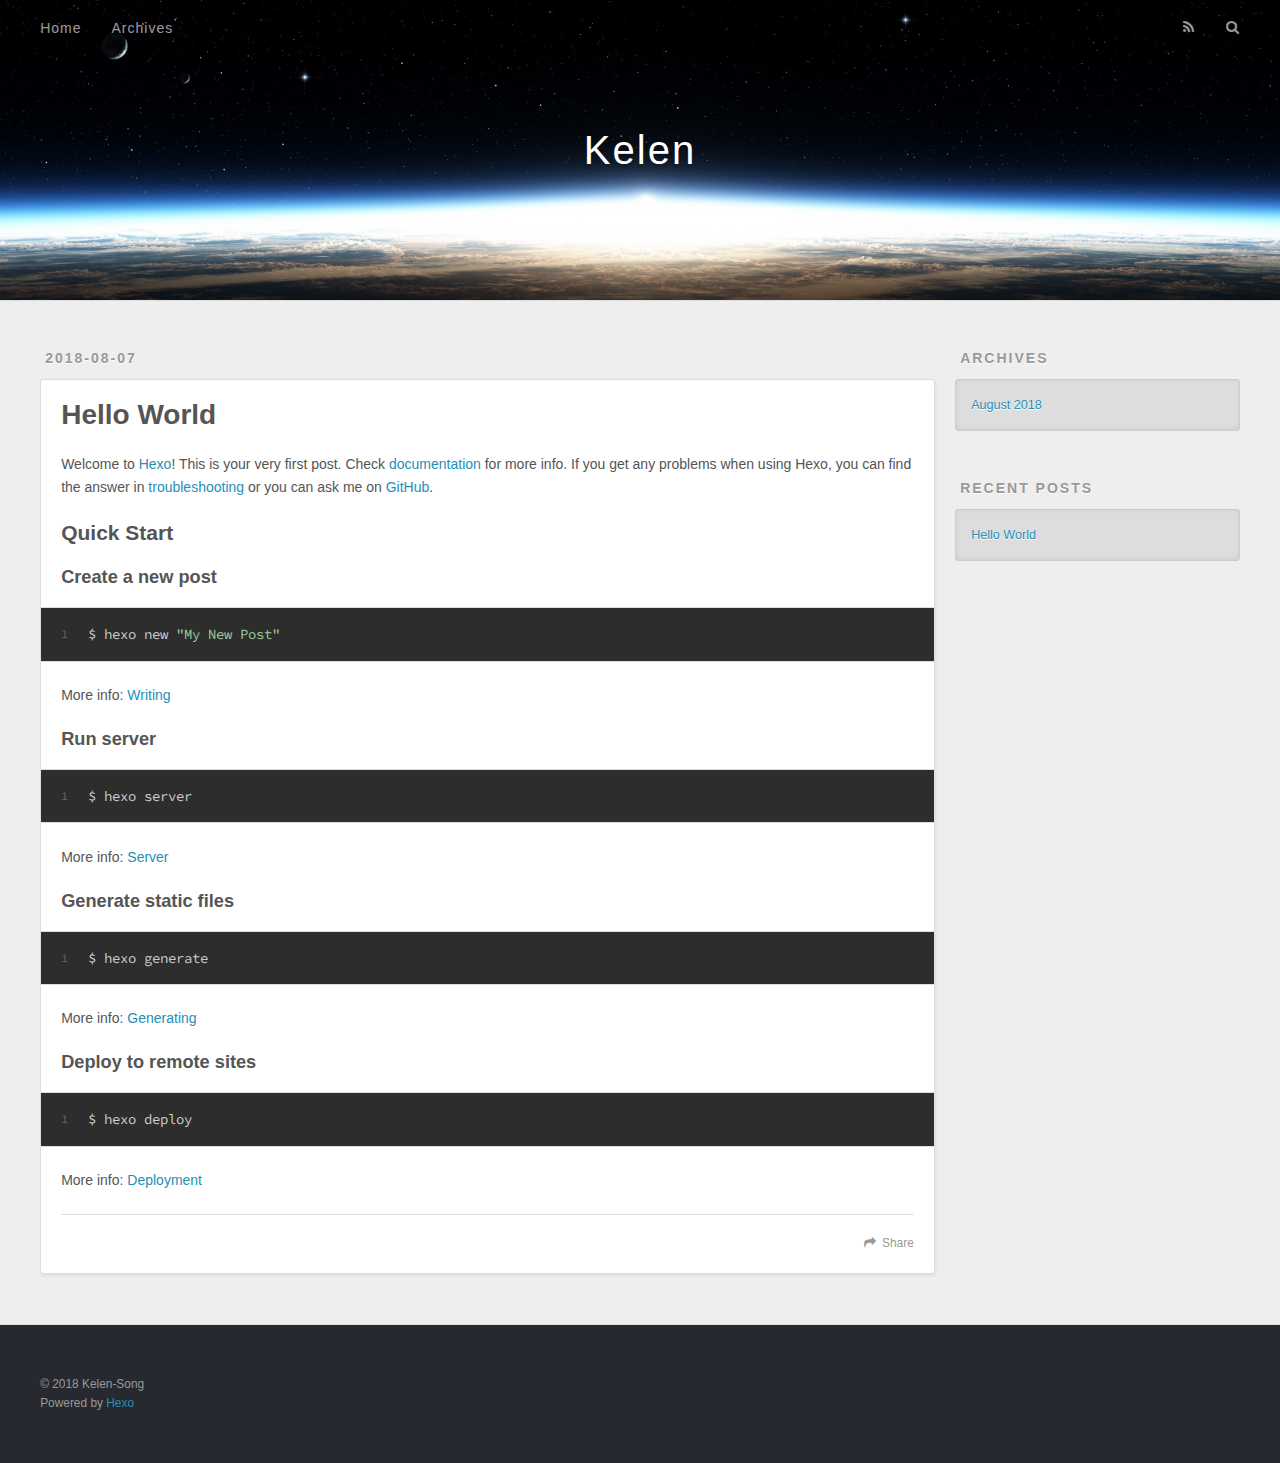
==== index.html @ 3eea5667 "Site updated: 2018-11-01 16:13:53" ====
<!DOCTYPE html>
<html>
<head>
  <meta charset="utf-8">
  
  <title>Kelen</title>
  <meta name="viewport" content="width=device-width, initial-scale=1, maximum-scale=1">
  <meta property="og:type" content="website">
<meta property="og:title" content="Kelen">
<meta property="og:url" content="http://yoursite.com/index.html">
<meta property="og:site_name" content="Kelen">
<meta property="og:locale" content="default">
<meta name="twitter:card" content="summary">
<meta name="twitter:title" content="Kelen">
  
    <link rel="alternate" href="/atom.xml" title="Kelen" type="application/atom+xml">
  
  
    <link rel="icon" href="/favicon.png">
  
  
    <link href="//fonts.googleapis.com/css?family=Source+Code+Pro" rel="stylesheet" type="text/css">
  
  <link rel="stylesheet" href="/css/style.css">
  

</head>

<body>
  <div id="container">
    <div id="wrap">
      <header id="header">
  <div id="banner"></div>
  <div id="header-outer" class="outer">
    <div id="header-title" class="inner">
      <h1 id="logo-wrap">
        <a href="/" id="logo">Kelen</a>
      </h1>
      
    </div>
    <div id="header-inner" class="inner">
      <nav id="main-nav">
        <a id="main-nav-toggle" class="nav-icon"></a>
        
          <a class="main-nav-link" href="/">Home</a>
        
          <a class="main-nav-link" href="/archives">Archives</a>
        
      </nav>
      <nav id="sub-nav">
        
          <a id="nav-rss-link" class="nav-icon" href="/atom.xml" title="RSS Feed"></a>
        
        <a id="nav-search-btn" class="nav-icon" title="Search"></a>
      </nav>
      <div id="search-form-wrap">
        <form action="//google.com/search" method="get" accept-charset="UTF-8" class="search-form"><input type="search" name="q" class="search-form-input" placeholder="Search"><button type="submit" class="search-form-submit">&#xF002;</button><input type="hidden" name="sitesearch" value="http://yoursite.com"></form>
      </div>
    </div>
  </div>
</header>
      <div class="outer">
        <section id="main">
  
    <article id="post-hello-world" class="article article-type-post" itemscope itemprop="blogPost">
  <div class="article-meta">
    <a href="/2018/08/07/hello-world/" class="article-date">
  <time datetime="2018-08-07T08:41:30.858Z" itemprop="datePublished">2018-08-07</time>
</a>
    
  </div>
  <div class="article-inner">
    
    
      <header class="article-header">
        
  
    <h1 itemprop="name">
      <a class="article-title" href="/2018/08/07/hello-world/">Hello World</a>
    </h1>
  

      </header>
    
    <div class="article-entry" itemprop="articleBody">
      
        <p>Welcome to <a href="https://hexo.io/" target="_blank" rel="noopener">Hexo</a>! This is your very first post. Check <a href="https://hexo.io/docs/" target="_blank" rel="noopener">documentation</a> for more info. If you get any problems when using Hexo, you can find the answer in <a href="https://hexo.io/docs/troubleshooting.html" target="_blank" rel="noopener">troubleshooting</a> or you can ask me on <a href="https://github.com/hexojs/hexo/issues" target="_blank" rel="noopener">GitHub</a>.</p>
<h2 id="Quick-Start"><a href="#Quick-Start" class="headerlink" title="Quick Start"></a>Quick Start</h2><h3 id="Create-a-new-post"><a href="#Create-a-new-post" class="headerlink" title="Create a new post"></a>Create a new post</h3><figure class="highlight bash"><table><tr><td class="gutter"><pre><span class="line">1</span><br></pre></td><td class="code"><pre><span class="line">$ hexo new <span class="string">"My New Post"</span></span><br></pre></td></tr></table></figure>
<p>More info: <a href="https://hexo.io/docs/writing.html" target="_blank" rel="noopener">Writing</a></p>
<h3 id="Run-server"><a href="#Run-server" class="headerlink" title="Run server"></a>Run server</h3><figure class="highlight bash"><table><tr><td class="gutter"><pre><span class="line">1</span><br></pre></td><td class="code"><pre><span class="line">$ hexo server</span><br></pre></td></tr></table></figure>
<p>More info: <a href="https://hexo.io/docs/server.html" target="_blank" rel="noopener">Server</a></p>
<h3 id="Generate-static-files"><a href="#Generate-static-files" class="headerlink" title="Generate static files"></a>Generate static files</h3><figure class="highlight bash"><table><tr><td class="gutter"><pre><span class="line">1</span><br></pre></td><td class="code"><pre><span class="line">$ hexo generate</span><br></pre></td></tr></table></figure>
<p>More info: <a href="https://hexo.io/docs/generating.html" target="_blank" rel="noopener">Generating</a></p>
<h3 id="Deploy-to-remote-sites"><a href="#Deploy-to-remote-sites" class="headerlink" title="Deploy to remote sites"></a>Deploy to remote sites</h3><figure class="highlight bash"><table><tr><td class="gutter"><pre><span class="line">1</span><br></pre></td><td class="code"><pre><span class="line">$ hexo deploy</span><br></pre></td></tr></table></figure>
<p>More info: <a href="https://hexo.io/docs/deployment.html" target="_blank" rel="noopener">Deployment</a></p>

      
    </div>
    <footer class="article-footer">
      <a data-url="http://yoursite.com/2018/08/07/hello-world/" data-id="cjnyapl4o0000xwetyacds72k" class="article-share-link">Share</a>
      
      
    </footer>
  </div>
  
</article>


  

</section>
        
          <aside id="sidebar">
  
    

  
    

  
    
  
    
  <div class="widget-wrap">
    <h3 class="widget-title">Archives</h3>
    <div class="widget">
      <ul class="archive-list"><li class="archive-list-item"><a class="archive-list-link" href="/archives/2018/08/">August 2018</a></li></ul>
    </div>
  </div>


  
    
  <div class="widget-wrap">
    <h3 class="widget-title">Recent Posts</h3>
    <div class="widget">
      <ul>
        
          <li>
            <a href="/2018/08/07/hello-world/">Hello World</a>
          </li>
        
      </ul>
    </div>
  </div>

  
</aside>
        
      </div>
      <footer id="footer">
  
  <div class="outer">
    <div id="footer-info" class="inner">
      &copy; 2018 Kelen-Song<br>
      Powered by <a href="http://hexo.io/" target="_blank">Hexo</a>
    </div>
  </div>
</footer>
    </div>
    <nav id="mobile-nav">
  
    <a href="/" class="mobile-nav-link">Home</a>
  
    <a href="/archives" class="mobile-nav-link">Archives</a>
  
</nav>
    

<script src="//ajax.googleapis.com/ajax/libs/jquery/2.0.3/jquery.min.js"></script>


  <link rel="stylesheet" href="/fancybox/jquery.fancybox.css">
  <script src="/fancybox/jquery.fancybox.pack.js"></script>


<script src="/js/script.js"></script>

  </div>
</body>
</html>
---- css/style.css ----
body {
  width: 100%;
}
body:before,
body:after {
  content: "";
  display: table;
}
body:after {
  clear: both;
}
html,
body,
div,
span,
applet,
object,
iframe,
h1,
h2,
h3,
h4,
h5,
h6,
p,
blockquote,
pre,
a,
abbr,
acronym,
address,
big,
cite,
code,
del,
dfn,
em,
img,
ins,
kbd,
q,
s,
samp,
small,
strike,
strong,
sub,
sup,
tt,
var,
dl,
dt,
dd,
ol,
ul,
li,
fieldset,
form,
label,
legend,
table,
caption,
tbody,
tfoot,
thead,
tr,
th,
td {
  margin: 0;
  padding: 0;
  border: 0;
  outline: 0;
  font-weight: inherit;
  font-style: inherit;
  font-family: inherit;
  font-size: 100%;
  vertical-align: baseline;
}
body {
  line-height: 1;
  color: #000;
  background: #fff;
}
ol,
ul {
  list-style: none;
}
table {
  border-collapse: separate;
  border-spacing: 0;
  vertical-align: middle;
}
caption,
th,
td {
  text-align: left;
  font-weight: normal;
  vertical-align: middle;
}
a img {
  border: none;
}
input,
button {
  margin: 0;
  padding: 0;
}
input::-moz-focus-inner,
button::-moz-focus-inner {
  border: 0;
  padding: 0;
}
@font-face {
  font-family: FontAwesome;
  font-style: normal;
  font-weight: normal;
  src: url("fonts/fontawesome-webfont.eot?v=#4.0.3");
  src: url("fonts/fontawesome-webfont.eot?#iefix&v=#4.0.3") format("embedded-opentype"), url("fonts/fontawesome-webfont.woff?v=#4.0.3") format("woff"), url("fonts/fontawesome-webfont.ttf?v=#4.0.3") format("truetype"), url("fonts/fontawesome-webfont.svg#fontawesomeregular?v=#4.0.3") format("svg");
}
html,
body,
#container {
  height: 100%;
}
body {
  background: #eee;
  font: 14px "Helvetica Neue", Helvetica, Arial, sans-serif;
  -webkit-text-size-adjust: 100%;
}
.outer {
  max-width: 1220px;
  margin: 0 auto;
  padding: 0 20px;
}
.outer:before,
.outer:after {
  content: "";
  display: table;
}
.outer:after {
  clear: both;
}
.inner {
  display: inline;
  float: left;
  width: 98.33333333333333%;
  margin: 0 0.833333333333333%;
}
.left,
.alignleft {
  float: left;
}
.right,
.alignright {
  float: right;
}
.clear {
  clear: both;
}
#container {
  position: relative;
}
.mobile-nav-on {
  overflow: hidden;
}
#wrap {
  height: 100%;
  width: 100%;
  position: absolute;
  top: 0;
  left: 0;
  -webkit-transition: 0.2s ease-out;
  -moz-transition: 0.2s ease-out;
  -ms-transition: 0.2s ease-out;
  transition: 0.2s ease-out;
  z-index: 1;
  background: #eee;
}
.mobile-nav-on #wrap {
  left: 280px;
}
@media screen and (min-width: 768px) {
  #main {
    display: inline;
    float: left;
    width: 73.33333333333333%;
    margin: 0 0.833333333333333%;
  }
}
.article-date,
.article-category-link,
.archive-year,
.widget-title {
  text-decoration: none;
  text-transform: uppercase;
  letter-spacing: 2px;
  color: #999;
  margin-bottom: 1em;
  margin-left: 5px;
  line-height: 1em;
  text-shadow: 0 1px #fff;
  font-weight: bold;
}
.article-inner,
.archive-article-inner {
  background: #fff;
  -webkit-box-shadow: 1px 2px 3px #ddd;
  box-shadow: 1px 2px 3px #ddd;
  border: 1px solid #ddd;
  border-radius: 3px;
}
.article-entry h1,
.widget h1 {
  font-size: 2em;
}
.article-entry h2,
.widget h2 {
  font-size: 1.5em;
}
.article-entry h3,
.widget h3 {
  font-size: 1.3em;
}
.article-entry h4,
.widget h4 {
  font-size: 1.2em;
}
.article-entry h5,
.widget h5 {
  font-size: 1em;
}
.article-entry h6,
.widget h6 {
  font-size: 1em;
  color: #999;
}
.article-entry hr,
.widget hr {
  border: 1px dashed #ddd;
}
.article-entry strong,
.widget strong {
  font-weight: bold;
}
.article-entry em,
.widget em,
.article-entry cite,
.widget cite {
  font-style: italic;
}
.article-entry sup,
.widget sup,
.article-entry sub,
.widget sub {
  font-size: 0.75em;
  line-height: 0;
  position: relative;
  vertical-align: baseline;
}
.article-entry sup,
.widget sup {
  top: -0.5em;
}
.article-entry sub,
.widget sub {
  bottom: -0.2em;
}
.article-entry small,
.widget small {
  font-size: 0.85em;
}
.article-entry acronym,
.widget acronym,
.article-entry abbr,
.widget abbr {
  border-bottom: 1px dotted;
}
.article-entry ul,
.widget ul,
.article-entry ol,
.widget ol,
.article-entry dl,
.widget dl {
  margin: 0 20px;
  line-height: 1.6em;
}
.article-entry ul ul,
.widget ul ul,
.article-entry ol ul,
.widget ol ul,
.article-entry ul ol,
.widget ul ol,
.article-entry ol ol,
.widget ol ol {
  margin-top: 0;
  margin-bottom: 0;
}
.article-entry ul,
.widget ul {
  list-style: disc;
}
.article-entry ol,
.widget ol {
  list-style: decimal;
}
.article-entry dt,
.widget dt {
  font-weight: bold;
}
#header {
  height: 300px;
  position: relative;
  border-bottom: 1px solid #ddd;
}
#header:before,
#header:after {
  content: "";
  position: absolute;
  left: 0;
  right: 0;
  height: 40px;
}
#header:before {
  top: 0;
  background: -webkit-linear-gradient(rgba(0,0,0,0.2), transparent);
  background: -moz-linear-gradient(rgba(0,0,0,0.2), transparent);
  background: -ms-linear-gradient(rgba(0,0,0,0.2), transparent);
  background: linear-gradient(rgba(0,0,0,0.2), transparent);
}
#header:after {
  bottom: 0;
  background: -webkit-linear-gradient(transparent, rgba(0,0,0,0.2));
  background: -moz-linear-gradient(transparent, rgba(0,0,0,0.2));
  background: -ms-linear-gradient(transparent, rgba(0,0,0,0.2));
  background: linear-gradient(transparent, rgba(0,0,0,0.2));
}
#header-outer {
  height: 100%;
  position: relative;
}
#header-inner {
  position: relative;
  overflow: hidden;
}
#banner {
  position: absolute;
  top: 0;
  left: 0;
  width: 100%;
  height: 100%;
  background: url("images/banner.jpg") center #000;
  -webkit-background-size: cover;
  -moz-background-size: cover;
  background-size: cover;
  z-index: -1;
}
#header-title {
  text-align: center;
  height: 40px;
  position: absolute;
  top: 50%;
  left: 0;
  margin-top: -20px;
}
#logo,
#subtitle {
  text-decoration: none;
  color: #fff;
  font-weight: 300;
  text-shadow: 0 1px 4px rgba(0,0,0,0.3);
}
#logo {
  font-size: 40px;
  line-height: 40px;
  letter-spacing: 2px;
}
#subtitle {
  font-size: 16px;
  line-height: 16px;
  letter-spacing: 1px;
}
#subtitle-wrap {
  margin-top: 16px;
}
#main-nav {
  float: left;
  margin-left: -15px;
}
.nav-icon,
.main-nav-link {
  float: left;
  color: #fff;
  opacity: 0.6;
  text-decoration: none;
  text-shadow: 0 1px rgba(0,0,0,0.2);
  -webkit-transition: opacity 0.2s;
  -moz-transition: opacity 0.2s;
  -ms-transition: opacity 0.2s;
  transition: opacity 0.2s;
  display: block;
  padding: 20px 15px;
}
.nav-icon:hover,
.main-nav-link:hover {
  opacity: 1;
}
.nav-icon {
  font-family: FontAwesome;
  text-align: center;
  font-size: 14px;
  width: 14px;
  height: 14px;
  padding: 20px 15px;
  position: relative;
  cursor: pointer;
}
.main-nav-link {
  font-weight: 300;
  letter-spacing: 1px;
}
@media screen and (max-width: 479px) {
  .main-nav-link {
    display: none;
  }
}
#main-nav-toggle {
  display: none;
}
#main-nav-toggle:before {
  content: "\f0c9";
}
@media screen and (max-width: 479px) {
  #main-nav-toggle {
    display: block;
  }
}
#sub-nav {
  float: right;
  margin-right: -15px;
}
#nav-rss-link:before {
  content: "\f09e";
}
#nav-search-btn:before {
  content: "\f002";
}
#search-form-wrap {
  position: absolute;
  top: 15px;
  width: 150px;
  height: 30px;
  right: -150px;
  opacity: 0;
  -webkit-transition: 0.2s ease-out;
  -moz-transition: 0.2s ease-out;
  -ms-transition: 0.2s ease-out;
  transition: 0.2s ease-out;
}
#search-form-wrap.on {
  opacity: 1;
  right: 0;
}
@media screen and (max-width: 479px) {
  #search-form-wrap {
    width: 100%;
    right: -100%;
  }
}
.search-form {
  position: absolute;
  top: 0;
  left: 0;
  right: 0;
  background: #fff;
  padding: 5px 15px;
  border-radius: 15px;
  -webkit-box-shadow: 0 0 10px rgba(0,0,0,0.3);
  box-shadow: 0 0 10px rgba(0,0,0,0.3);
}
.search-form-input {
  border: none;
  background: none;
  color: #555;
  width: 100%;
  font: 13px "Helvetica Neue", Helvetica, Arial, sans-serif;
  outline: none;
}
.search-form-input::-webkit-search-results-decoration,
.search-form-input::-webkit-search-cancel-button {
  -webkit-appearance: none;
}
.search-form-submit {
  position: absolute;
  top: 50%;
  right: 10px;
  margin-top: -7px;
  font: 13px FontAwesome;
  border: none;
  background: none;
  color: #bbb;
  cursor: pointer;
}
.search-form-submit:hover,
.search-form-submit:focus {
  color: #777;
}
.article {
  margin: 50px 0;
}
.article-inner {
  overflow: hidden;
}
.article-meta:before,
.article-meta:after {
  content: "";
  display: table;
}
.article-meta:after {
  clear: both;
}
.article-date {
  float: left;
}
.article-category {
  float: left;
  line-height: 1em;
  color: #ccc;
  text-shadow: 0 1px #fff;
  margin-left: 8px;
}
.article-category:before {
  content: "\2022";
}
.article-category-link {
  margin: 0 12px 1em;
}
.article-header {
  padding: 20px 20px 0;
}
.article-title {
  text-decoration: none;
  font-size: 2em;
  font-weight: bold;
  color: #555;
  line-height: 1.1em;
  -webkit-transition: color 0.2s;
  -moz-transition: color 0.2s;
  -ms-transition: color 0.2s;
  transition: color 0.2s;
}
a.article-title:hover {
  color: #258fb8;
}
.article-entry {
  color: #555;
  padding: 0 20px;
}
.article-entry:before,
.article-entry:after {
  content: "";
  display: table;
}
.article-entry:after {
  clear: both;
}
.article-entry p,
.article-entry table {
  line-height: 1.6em;
  margin: 1.6em 0;
}
.article-entry h1,
.article-entry h2,
.article-entry h3,
.article-entry h4,
.article-entry h5,
.article-entry h6 {
  font-weight: bold;
}
.article-entry h1,
.article-entry h2,
.article-entry h3,
.article-entry h4,
.article-entry h5,
.article-entry h6 {
  line-height: 1.1em;
  margin: 1.1em 0;
}
.article-entry a {
  color: #258fb8;
  text-decoration: none;
}
.article-entry a:hover {
  text-decoration: underline;
}
.article-entry ul,
.article-entry ol,
.article-entry dl {
  margin-top: 1.6em;
  margin-bottom: 1.6em;
}
.article-entry img,
.article-entry video {
  max-width: 100%;
  height: auto;
  display: block;
  margin: auto;
}
.article-entry iframe {
  border: none;
}
.article-entry table {
  width: 100%;
  border-collapse: collapse;
  border-spacing: 0;
}
.article-entry th {
  font-weight: bold;
  border-bottom: 3px solid #ddd;
  padding-bottom: 0.5em;
}
.article-entry td {
  border-bottom: 1px solid #ddd;
  padding: 10px 0;
}
.article-entry blockquote {
  font-family: Georgia, "Times New Roman", serif;
  font-size: 1.4em;
  margin: 1.6em 20px;
  text-align: center;
}
.article-entry blockquote footer {
  font-size: 14px;
  margin: 1.6em 0;
  font-family: "Helvetica Neue", Helvetica, Arial, sans-serif;
}
.article-entry blockquote footer cite:before {
  content: "—";
  padding: 0 0.5em;
}
.article-entry .pullquote {
  text-align: left;
  width: 45%;
  margin: 0;
}
.article-entry .pullquote.left {
  margin-left: 0.5em;
  margin-right: 1em;
}
.article-entry .pullquote.right {
  margin-right: 0.5em;
  margin-left: 1em;
}
.article-entry .caption {
  color: #999;
  display: block;
  font-size: 0.9em;
  margin-top: 0.5em;
  position: relative;
  text-align: center;
}
.article-entry .video-container {
  position: relative;
  padding-top: 56.25%;
  height: 0;
  overflow: hidden;
}
.article-entry .video-container iframe,
.article-entry .video-container object,
.article-entry .video-container embed {
  position: absolute;
  top: 0;
  left: 0;
  width: 100%;
  height: 100%;
  margin-top: 0;
}
.article-more-link a {
  display: inline-block;
  line-height: 1em;
  padding: 6px 15px;
  border-radius: 15px;
  background: #eee;
  color: #999;
  text-shadow: 0 1px #fff;
  text-decoration: none;
}
.article-more-link a:hover {
  background: #258fb8;
  color: #fff;
  text-decoration: none;
  text-shadow: 0 1px #1e7293;
}
.article-footer {
  font-size: 0.85em;
  line-height: 1.6em;
  border-top: 1px solid #ddd;
  padding-top: 1.6em;
  margin: 0 20px 20px;
}
.article-footer:before,
.article-footer:after {
  content: "";
  display: table;
}
.article-footer:after {
  clear: both;
}
.article-footer a {
  color: #999;
  text-decoration: none;
}
.article-footer a:hover {
  color: #555;
}
.article-tag-list-item {
  float: left;
  margin-right: 10px;
}
.article-tag-list-link:before {
  content: "#";
}
.article-comment-link {
  float: right;
}
.article-comment-link:before {
  content: "\f075";
  font-family: FontAwesome;
  padding-right: 8px;
}
.article-share-link {
  cursor: pointer;
  float: right;
  margin-left: 20px;
}
.article-share-link:before {
  content: "\f064";
  font-family: FontAwesome;
  padding-right: 6px;
}
#article-nav {
  position: relative;
}
#article-nav:before,
#article-nav:after {
  content: "";
  display: table;
}
#article-nav:after {
  clear: both;
}
@media screen and (min-width: 768px) {
  #article-nav {
    margin: 50px 0;
  }
  #article-nav:before {
    width: 8px;
    height: 8px;
    position: absolute;
    top: 50%;
    left: 50%;
    margin-top: -4px;
    margin-left: -4px;
    content: "";
    border-radius: 50%;
    background: #ddd;
    -webkit-box-shadow: 0 1px 2px #fff;
    box-shadow: 0 1px 2px #fff;
  }
}
.article-nav-link-wrap {
  text-decoration: none;
  text-shadow: 0 1px #fff;
  color: #999;
  -webkit-box-sizing: border-box;
  -moz-box-sizing: border-box;
  box-sizing: border-box;
  margin-top: 50px;
  text-align: center;
  display: block;
}
.article-nav-link-wrap:hover {
  color: #555;
}
@media screen and (min-width: 768px) {
  .article-nav-link-wrap {
    width: 50%;
    margin-top: 0;
  }
}
@media screen and (min-width: 768px) {
  #article-nav-newer {
    float: left;
    text-align: right;
    padding-right: 20px;
  }
}
@media screen and (min-width: 768px) {
  #article-nav-older {
    float: right;
    text-align: left;
    padding-left: 20px;
  }
}
.article-nav-caption {
  text-transform: uppercase;
  letter-spacing: 2px;
  color: #ddd;
  line-height: 1em;
  font-weight: bold;
}
#article-nav-newer .article-nav-caption {
  margin-right: -2px;
}
.article-nav-title {
  font-size: 0.85em;
  line-height: 1.6em;
  margin-top: 0.5em;
}
.article-share-box {
  position: absolute;
  display: none;
  background: #fff;
  -webkit-box-shadow: 1px 2px 10px rgba(0,0,0,0.2);
  box-shadow: 1px 2px 10px rgba(0,0,0,0.2);
  border-radius: 3px;
  margin-left: -145px;
  overflow: hidden;
  z-index: 1;
}
.article-share-box.on {
  display: block;
}
.article-share-input {
  width: 100%;
  background: none;
  -webkit-box-sizing: border-box;
  -moz-box-sizing: border-box;
  box-sizing: border-box;
  font: 14px "Helvetica Neue", Helvetica, Arial, sans-serif;
  padding: 0 15px;
  color: #555;
  outline: none;
  border: 1px solid #ddd;
  border-radius: 3px 3px 0 0;
  height: 36px;
  line-height: 36px;
}
.article-share-links {
  background: #eee;
}
.article-share-links:before,
.article-share-links:after {
  content: "";
  display: table;
}
.article-share-links:after {
  clear: both;
}
.article-share-twitter,
.article-share-facebook,
.article-share-pinterest,
.article-share-google {
  width: 50px;
  height: 36px;
  display: block;
  float: left;
  position: relative;
  color: #999;
  text-shadow: 0 1px #fff;
}
.article-share-twitter:before,
.article-share-facebook:before,
.article-share-pinterest:before,
.article-share-google:before {
  font-size: 20px;
  font-family: FontAwesome;
  width: 20px;
  height: 20px;
  position: absolute;
  top: 50%;
  left: 50%;
  margin-top: -10px;
  margin-left: -10px;
  text-align: center;
}
.article-share-twitter:hover,
.article-share-facebook:hover,
.article-share-pinterest:hover,
.article-share-google:hover {
  color: #fff;
}
.article-share-twitter:before {
  content: "\f099";
}
.article-share-twitter:hover {
  background: #00aced;
  text-shadow: 0 1px #008abe;
}
.article-share-facebook:before {
  content: "\f09a";
}
.article-share-facebook:hover {
  background: #3b5998;
  text-shadow: 0 1px #2f477a;
}
.article-share-pinterest:before {
  content: "\f0d2";
}
.article-share-pinterest:hover {
  background: #cb2027;
  text-shadow: 0 1px #a21a1f;
}
.article-share-google:before {
  content: "\f0d5";
}
.article-share-google:hover {
  background: #dd4b39;
  text-shadow: 0 1px #be3221;
}
.article-gallery {
  background: #000;
  position: relative;
}
.article-gallery-photos {
  position: relative;
  overflow: hidden;
}
.article-gallery-img {
  display: none;
  max-width: 100%;
}
.article-gallery-img:first-child {
  display: block;
}
.article-gallery-img.loaded {
  position: absolute;
  display: block;
}
.article-gallery-img img {
  display: block;
  max-width: 100%;
  margin: 0 auto;
}
#comments {
  background: #fff;
  -webkit-box-shadow: 1px 2px 3px #ddd;
  box-shadow: 1px 2px 3px #ddd;
  padding: 20px;
  border: 1px solid #ddd;
  border-radius: 3px;
  margin: 50px 0;
}
#comments a {
  color: #258fb8;
}
.archives-wrap {
  margin: 50px 0;
}
.archives:before,
.archives:after {
  content: "";
  display: table;
}
.archives:after {
  clear: both;
}
.archive-year-wrap {
  margin-bottom: 1em;
}
.archives {
  -webkit-column-gap: 10px;
  -moz-column-gap: 10px;
  column-gap: 10px;
}
@media screen and (min-width: 480px) and (max-width: 767px) {
  .archives {
    -webkit-column-count: 2;
    -moz-column-count: 2;
    column-count: 2;
  }
}
@media screen and (min-width: 768px) {
  .archives {
    -webkit-column-count: 3;
    -moz-column-count: 3;
    column-count: 3;
  }
}
.archive-article {
  -webkit-column-break-inside: avoid;
  page-break-inside: avoid;
  overflow: hidden;
  break-inside: avoid-column;
}
.archive-article-inner {
  padding: 10px;
  margin-bottom: 15px;
}
.archive-article-title {
  text-decoration: none;
  font-weight: bold;
  color: #555;
  -webkit-transition: color 0.2s;
  -moz-transition: color 0.2s;
  -ms-transition: color 0.2s;
  transition: color 0.2s;
  line-height: 1.6em;
}
.archive-article-title:hover {
  color: #258fb8;
}
.archive-article-footer {
  margin-top: 1em;
}
.archive-article-date {
  color: #999;
  text-decoration: none;
  font-size: 0.85em;
  line-height: 1em;
  margin-bottom: 0.5em;
  display: block;
}
#page-nav {
  margin: 50px auto;
  background: #fff;
  -webkit-box-shadow: 1px 2px 3px #ddd;
  box-shadow: 1px 2px 3px #ddd;
  border: 1px solid #ddd;
  border-radius: 3px;
  text-align: center;
  color: #999;
  overflow: hidden;
}
#page-nav:before,
#page-nav:after {
  content: "";
  display: table;
}
#page-nav:after {
  clear: both;
}
#page-nav a,
#page-nav span {
  padding: 10px 20px;
  line-height: 1;
  height: 2ex;
}
#page-nav a {
  color: #999;
  text-decoration: none;
}
#page-nav a:hover {
  background: #999;
  color: #fff;
}
#page-nav .prev {
  float: left;
}
#page-nav .next {
  float: right;
}
#page-nav .page-number {
  display: inline-block;
}
@media screen and (max-width: 479px) {
  #page-nav .page-number {
    display: none;
  }
}
#page-nav .current {
  color: #555;
  font-weight: bold;
}
#page-nav .space {
  color: #ddd;
}
#footer {
  background: #262a30;
  padding: 50px 0;
  border-top: 1px solid #ddd;
  color: #999;
}
#footer a {
  color: #258fb8;
  text-decoration: none;
}
#footer a:hover {
  text-decoration: underline;
}
#footer-info {
  line-height: 1.6em;
  font-size: 0.85em;
}
.article-entry pre,
.article-entry .highlight {
  background: #2d2d2d;
  margin: 0 -20px;
  padding: 15px 20px;
  border-style: solid;
  border-color: #ddd;
  border-width: 1px 0;
  overflow: auto;
  color: #ccc;
  line-height: 22.400000000000002px;
}
.article-entry .highlight .gutter pre,
.article-entry .gist .gist-file .gist-data .line-numbers {
  color: #666;
  font-size: 0.85em;
}
.article-entry pre,
.article-entry code {
  font-family: "Source Code Pro", Consolas, Monaco, Menlo, Consolas, monospace;
}
.article-entry code {
  background: #eee;
  text-shadow: 0 1px #fff;
  padding: 0 0.3em;
}
.article-entry pre code {
  background: none;
  text-shadow: none;
  padding: 0;
}
.article-entry .highlight pre {
  border: none;
  margin: 0;
  padding: 0;
}
.article-entry .highlight table {
  margin: 0;
  width: auto;
}
.article-entry .highlight td {
  border: none;
  padding: 0;
}
.article-entry .highlight figcaption {
  font-size: 0.85em;
  color: #999;
  line-height: 1em;
  margin-bottom: 1em;
}
.article-entry .highlight figcaption:before,
.article-entry .highlight figcaption:after {
  content: "";
  display: table;
}
.article-entry .highlight figcaption:after {
  clear: both;
}
.article-entry .highlight figcaption a {
  float: right;
}
.article-entry .highlight .gutter pre {
  text-align: right;
  padding-right: 20px;
}
.article-entry .highlight .line {
  height: 22.400000000000002px;
}
.article-entry .highlight .line.marked {
  background: #515151;
}
.article-entry .gist {
  margin: 0 -20px;
  border-style: solid;
  border-color: #ddd;
  border-width: 1px 0;
  background: #2d2d2d;
  padding: 15px 20px 15px 0;
}
.article-entry .gist .gist-file {
  border: none;
  font-family: "Source Code Pro", Consolas, Monaco, Menlo, Consolas, monospace;
  margin: 0;
}
.article-entry .gist .gist-file .gist-data {
  background: none;
  border: none;
}
.article-entry .gist .gist-file .gist-data .line-numbers {
  background: none;
  border: none;
  padding: 0 20px 0 0;
}
.article-entry .gist .gist-file .gist-data .line-data {
  padding: 0 !important;
}
.article-entry .gist .gist-file .highlight {
  margin: 0;
  padding: 0;
  border: none;
}
.article-entry .gist .gist-file .gist-meta {
  background: #2d2d2d;
  color: #999;
  font: 0.85em "Helvetica Neue", Helvetica, Arial, sans-serif;
  text-shadow: 0 0;
  padding: 0;
  margin-top: 1em;
  margin-left: 20px;
}
.article-entry .gist .gist-file .gist-meta a {
  color: #258fb8;
  font-weight: normal;
}
.article-entry .gist .gist-file .gist-meta a:hover {
  text-decoration: underline;
}
pre .comment,
pre .title {
  color: #999;
}
pre .variable,
pre .attribute,
pre .tag,
pre .regexp,
pre .ruby .constant,
pre .xml .tag .title,
pre .xml .pi,
pre .xml .doctype,
pre .html .doctype,
pre .css .id,
pre .css .class,
pre .css .pseudo {
  color: #f2777a;
}
pre .number,
pre .preprocessor,
pre .built_in,
pre .literal,
pre .params,
pre .constant {
  color: #f99157;
}
pre .class,
pre .ruby .class .title,
pre .css .rules .attribute {
  color: #9c9;
}
pre .string,
pre .value,
pre .inheritance,
pre .header,
pre .ruby .symbol,
pre .xml .cdata {
  color: #9c9;
}
pre .css .hexcolor {
  color: #6cc;
}
pre .function,
pre .python .decorator,
pre .python .title,
pre .ruby .function .title,
pre .ruby .title .keyword,
pre .perl .sub,
pre .javascript .title,
pre .coffeescript .title {
  color: #69c;
}
pre .keyword,
pre .javascript .function {
  color: #c9c;
}
@media screen and (max-width: 479px) {
  #mobile-nav {
    position: absolute;
    top: 0;
    left: 0;
    width: 280px;
    height: 100%;
    background: #191919;
    border-right: 1px solid #fff;
  }
}
@media screen and (max-width: 479px) {
  .mobile-nav-link {
    display: block;
    color: #999;
    text-decoration: none;
    padding: 15px 20px;
    font-weight: bold;
  }
  .mobile-nav-link:hover {
    color: #fff;
  }
}
@media screen and (min-width: 768px) {
  #sidebar {
    display: inline;
    float: left;
    width: 23.333333333333332%;
    margin: 0 0.833333333333333%;
  }
}
.widget-wrap {
  margin: 50px 0;
}
.widget {
  color: #777;
  text-shadow: 0 1px #fff;
  background: #ddd;
  -webkit-box-shadow: 0 -1px 4px #ccc inset;
  box-shadow: 0 -1px 4px #ccc inset;
  border: 1px solid #ccc;
  padding: 15px;
  border-radius: 3px;
}
.widget a {
  color: #258fb8;
  text-decoration: none;
}
.widget a:hover {
  text-decoration: underline;
}
.widget ul ul,
.widget ol ul,
.widget dl ul,
.widget ul ol,
.widget ol ol,
.widget dl ol,
.widget ul dl,
.widget ol dl,
.widget dl dl {
  margin-left: 15px;
  list-style: disc;
}
.widget {
  line-height: 1.6em;
  word-wrap: break-word;
  font-size: 0.9em;
}
.widget ul,
.widget ol {
  list-style: none;
  margin: 0;
}
.widget ul ul,
.widget ol ul,
.widget ul ol,
.widget ol ol {
  margin: 0 20px;
}
.widget ul ul,
.widget ol ul {
  list-style: disc;
}
.widget ul ol,
.widget ol ol {
  list-style: decimal;
}
.category-list-count,
.tag-list-count,
.archive-list-count {
  padding-left: 5px;
  color: #999;
  font-size: 0.85em;
}
.category-list-count:before,
.tag-list-count:before,
.archive-list-count:before {
  content: "(";
}
.category-list-count:after,
.tag-list-count:after,
.archive-list-count:after {
  content: ")";
}
.tagcloud a {
  margin-right: 5px;
  display: inline-block;
}
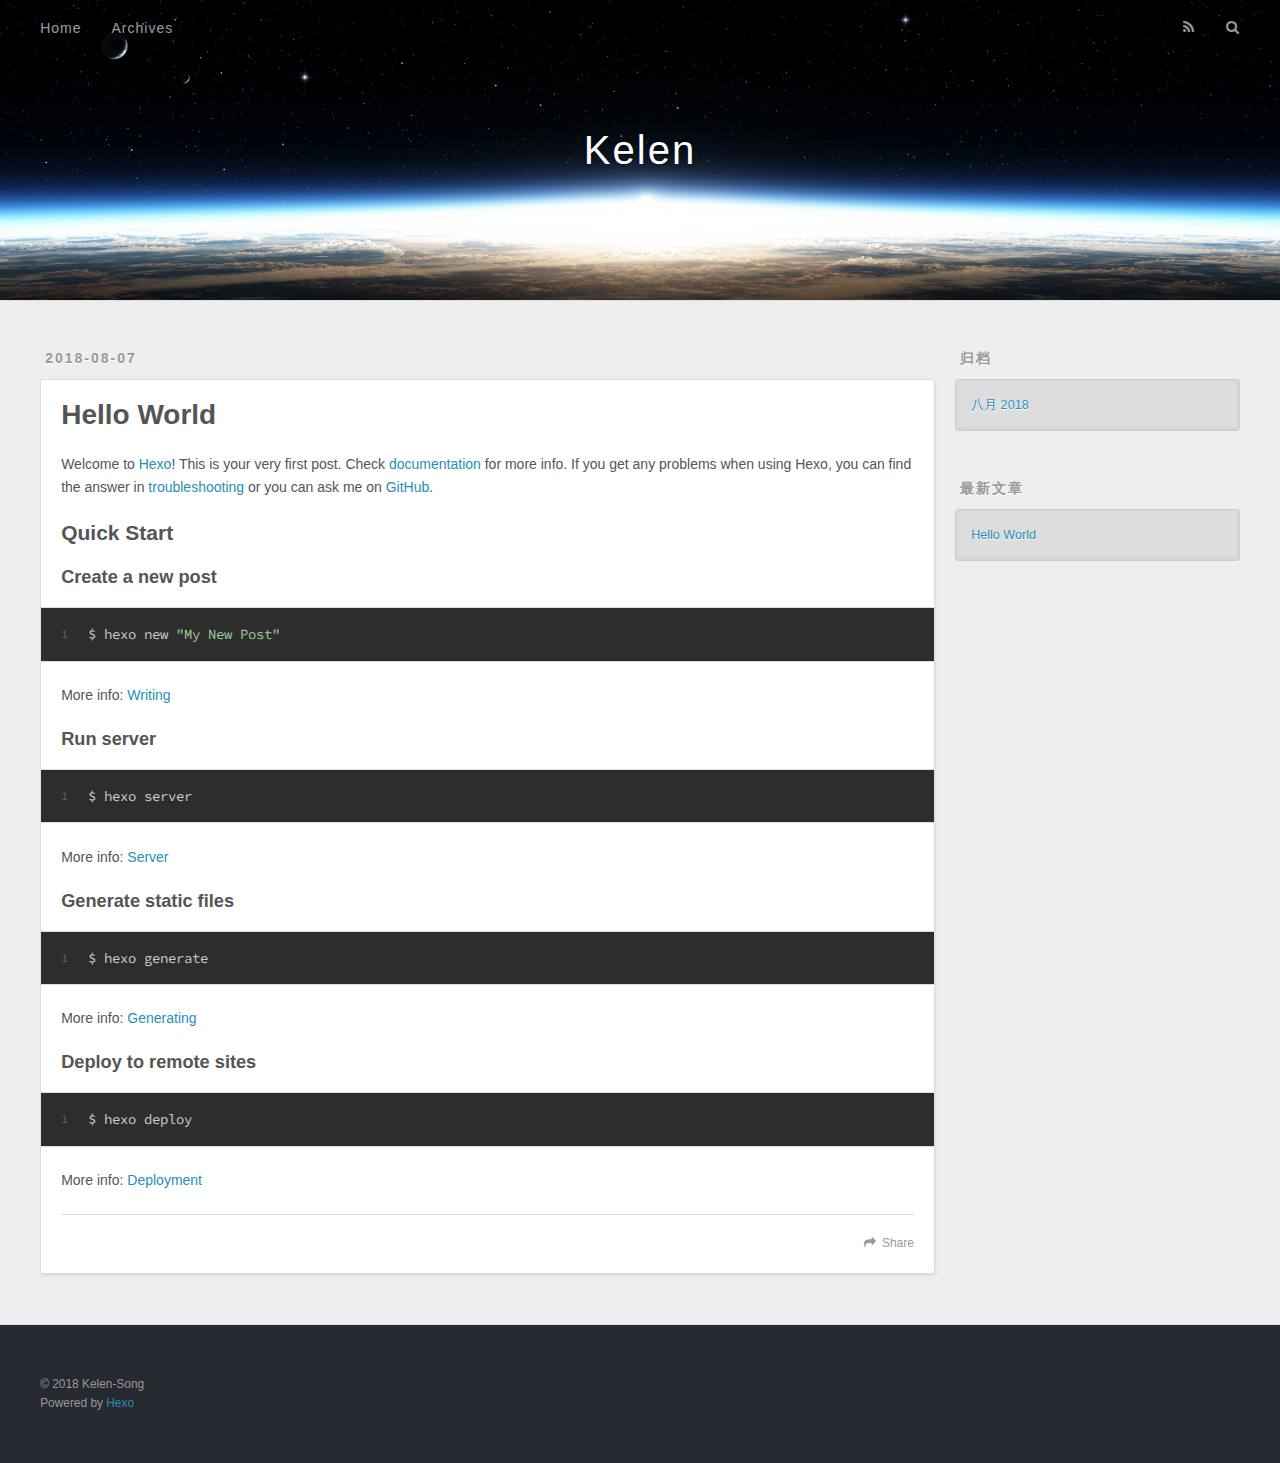
==== commit d22d3311: "Site updated: 2018-11-01 16:21:40" ====
--- a/index.html
+++ b/index.html
@@ -7,9 +7,9 @@
   <meta name="viewport" content="width=device-width, initial-scale=1, maximum-scale=1">
   <meta property="og:type" content="website">
 <meta property="og:title" content="Kelen">
-<meta property="og:url" content="http://yoursite.com/index.html">
+<meta property="og:url" content="http://489397771.github.io/index.html">
 <meta property="og:site_name" content="Kelen">
-<meta property="og:locale" content="default">
+<meta property="og:locale" content="zh-CN">
 <meta name="twitter:card" content="summary">
 <meta name="twitter:title" content="Kelen">
   
@@ -51,10 +51,10 @@
         
           <a id="nav-rss-link" class="nav-icon" href="/atom.xml" title="RSS Feed"></a>
         
-        <a id="nav-search-btn" class="nav-icon" title="Search"></a>
+        <a id="nav-search-btn" class="nav-icon" title="搜索"></a>
       </nav>
       <div id="search-form-wrap">
-        <form action="//google.com/search" method="get" accept-charset="UTF-8" class="search-form"><input type="search" name="q" class="search-form-input" placeholder="Search"><button type="submit" class="search-form-submit">&#xF002;</button><input type="hidden" name="sitesearch" value="http://yoursite.com"></form>
+        <form action="//google.com/search" method="get" accept-charset="UTF-8" class="search-form"><input type="search" name="q" class="search-form-input" placeholder="Search"><button type="submit" class="search-form-submit">&#xF002;</button><input type="hidden" name="sitesearch" value="http://489397771.github.io"></form>
       </div>
     </div>
   </div>
@@ -97,7 +97,7 @@
       
     </div>
     <footer class="article-footer">
-      <a data-url="http://yoursite.com/2018/08/07/hello-world/" data-id="cjnyapl4o0000xwetyacds72k" class="article-share-link">Share</a>
+      <a data-url="http://489397771.github.io/2018/08/07/hello-world/" data-id="cjnybmd7i0000i8etqd8jdj0c" class="article-share-link">Share</a>
       
       
     </footer>
@@ -122,9 +122,9 @@
   
     
   <div class="widget-wrap">
-    <h3 class="widget-title">Archives</h3>
+    <h3 class="widget-title">归档</h3>
     <div class="widget">
-      <ul class="archive-list"><li class="archive-list-item"><a class="archive-list-link" href="/archives/2018/08/">August 2018</a></li></ul>
+      <ul class="archive-list"><li class="archive-list-item"><a class="archive-list-link" href="/archives/2018/08/">八月 2018</a></li></ul>
     </div>
   </div>
 
@@ -132,7 +132,7 @@
   
     
   <div class="widget-wrap">
-    <h3 class="widget-title">Recent Posts</h3>
+    <h3 class="widget-title">最新文章</h3>
     <div class="widget">
       <ul>
         
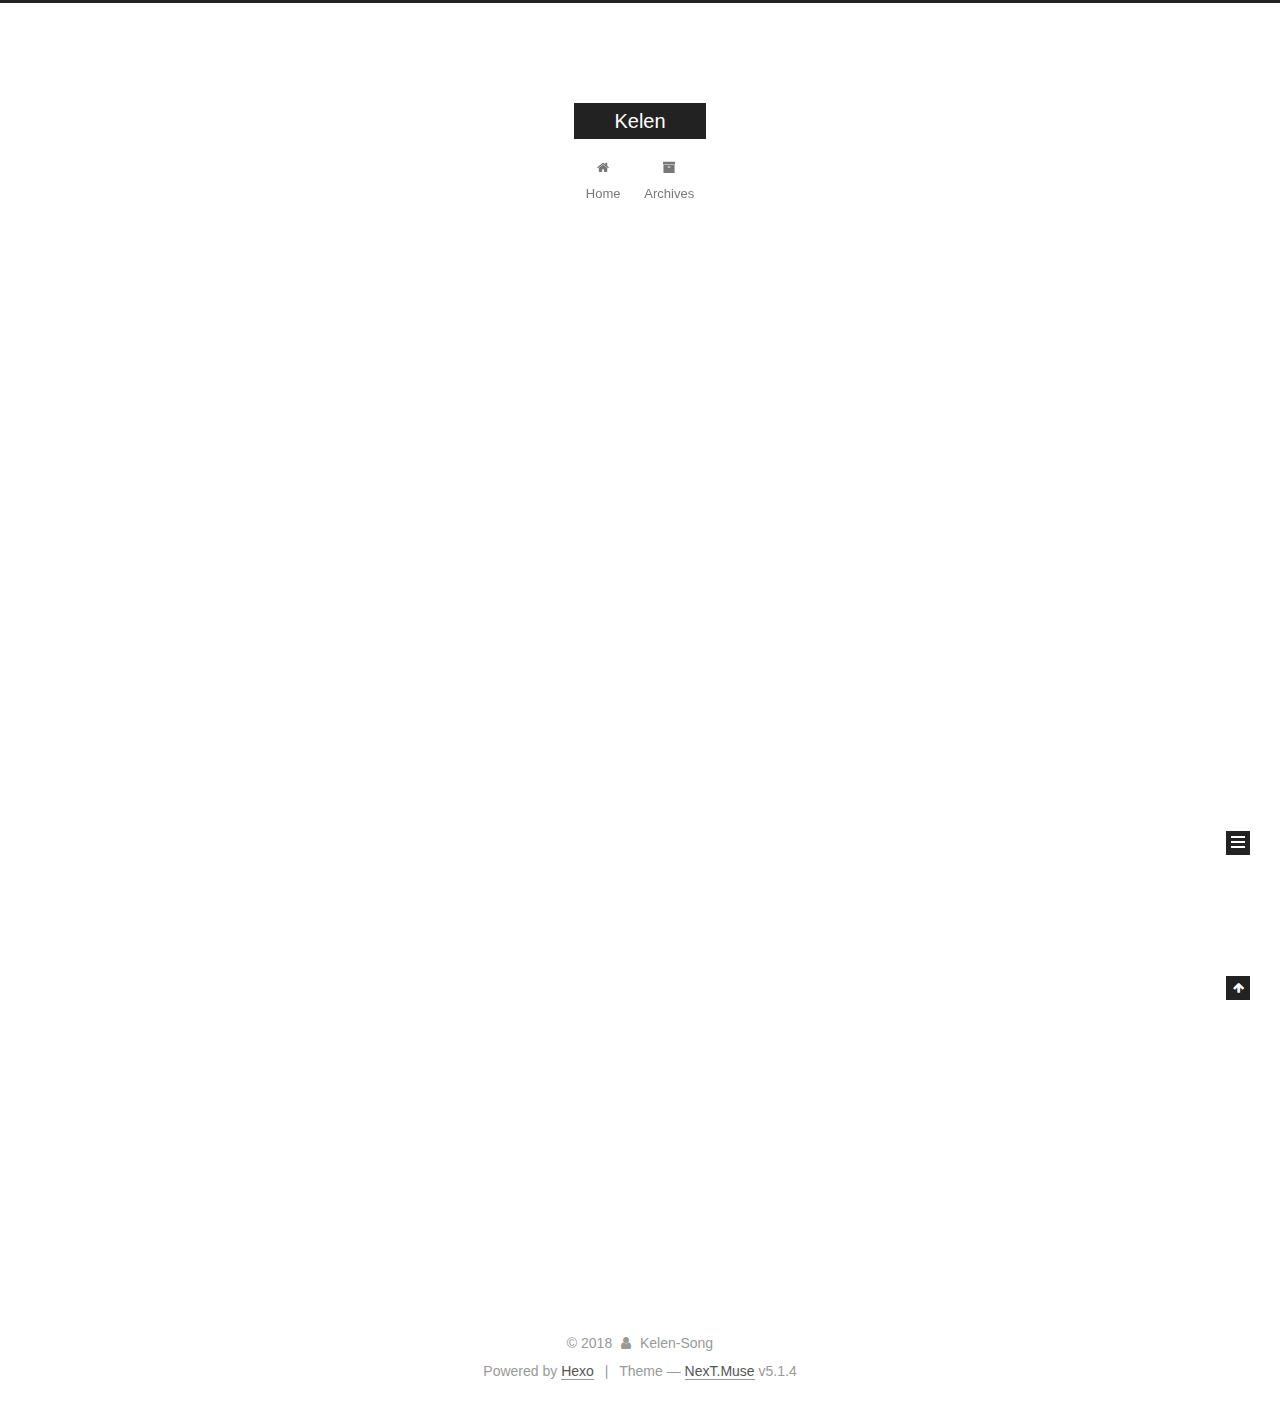
==== commit 9a630082: "Site updated: 2018-11-01 16:42:52" ====
--- a/index.html
+++ b/index.html
@@ -1,90 +1,306 @@
 <!DOCTYPE html>
-<html>
+
+
+
+  
+
+
+<html class="theme-next muse use-motion" lang="zh-CN">
 <head>
-  <meta charset="utf-8">
-  
-  <title>Kelen</title>
-  <meta name="viewport" content="width=device-width, initial-scale=1, maximum-scale=1">
-  <meta property="og:type" content="website">
+  <meta charset="UTF-8"/>
+<meta http-equiv="X-UA-Compatible" content="IE=edge" />
+<meta name="viewport" content="width=device-width, initial-scale=1, maximum-scale=1"/>
+<meta name="theme-color" content="#222">
+
+
+
+
+
+
+
+
+
+<meta http-equiv="Cache-Control" content="no-transform" />
+<meta http-equiv="Cache-Control" content="no-siteapp" />
+
+
+
+
+
+
+
+
+
+
+
+
+
+
+
+
+  
+  
+  <link href="/lib/fancybox/source/jquery.fancybox.css?v=2.1.5" rel="stylesheet" type="text/css" />
+
+
+
+
+
+
+
+<link href="/lib/font-awesome/css/font-awesome.min.css?v=4.6.2" rel="stylesheet" type="text/css" />
+
+<link href="/css/main.css?v=5.1.4" rel="stylesheet" type="text/css" />
+
+
+  <link rel="apple-touch-icon" sizes="180x180" href="/images/apple-touch-icon-next.png?v=5.1.4">
+
+
+  <link rel="icon" type="image/png" sizes="32x32" href="/images/favicon-32x32-next.png?v=5.1.4">
+
+
+  <link rel="icon" type="image/png" sizes="16x16" href="/images/favicon-16x16-next.png?v=5.1.4">
+
+
+  <link rel="mask-icon" href="/images/logo.svg?v=5.1.4" color="#222">
+
+
+
+
+
+  <meta name="keywords" content="Hexo, NexT" />
+
+
+
+
+
+
+
+
+
+
+<meta property="og:type" content="website">
 <meta property="og:title" content="Kelen">
 <meta property="og:url" content="http://489397771.github.io/index.html">
 <meta property="og:site_name" content="Kelen">
 <meta property="og:locale" content="zh-CN">
 <meta name="twitter:card" content="summary">
 <meta name="twitter:title" content="Kelen">
-  
-    <link rel="alternate" href="/atom.xml" title="Kelen" type="application/atom+xml">
-  
-  
-    <link rel="icon" href="/favicon.png">
-  
-  
-    <link href="//fonts.googleapis.com/css?family=Source+Code+Pro" rel="stylesheet" type="text/css">
-  
-  <link rel="stylesheet" href="/css/style.css">
-  
+
+
+
+<script type="text/javascript" id="hexo.configurations">
+  var NexT = window.NexT || {};
+  var CONFIG = {
+    root: '/',
+    scheme: 'Muse',
+    version: '5.1.4',
+    sidebar: {"position":"left","display":"post","offset":12,"b2t":false,"scrollpercent":false,"onmobile":false},
+    fancybox: true,
+    tabs: true,
+    motion: {"enable":true,"async":false,"transition":{"post_block":"fadeIn","post_header":"slideDownIn","post_body":"slideDownIn","coll_header":"slideLeftIn","sidebar":"slideUpIn"}},
+    duoshuo: {
+      userId: '0',
+      author: 'Author'
+    },
+    algolia: {
+      applicationID: '',
+      apiKey: '',
+      indexName: '',
+      hits: {"per_page":10},
+      labels: {"input_placeholder":"Search for Posts","hits_empty":"We didn't find any results for the search: ${query}","hits_stats":"${hits} results found in ${time} ms"}
+    }
+  };
+</script>
+
+
+
+  <link rel="canonical" href="http://489397771.github.io/"/>
+
+
+
+
+
+  <title>Kelen</title>
+  
+
+
+
+
+
+
+
 
 </head>
 
-<body>
-  <div id="container">
-    <div id="wrap">
-      <header id="header">
-  <div id="banner"></div>
-  <div id="header-outer" class="outer">
-    <div id="header-title" class="inner">
-      <h1 id="logo-wrap">
-        <a href="/" id="logo">Kelen</a>
-      </h1>
-      
+<body itemscope itemtype="http://schema.org/WebPage" lang="zh-CN">
+
+  
+  
+    
+  
+
+  <div class="container sidebar-position-left 
+  page-home">
+    <div class="headband"></div>
+
+    <header id="header" class="header" itemscope itemtype="http://schema.org/WPHeader">
+      <div class="header-inner"><div class="site-brand-wrapper">
+  <div class="site-meta ">
+    
+
+    <div class="custom-logo-site-title">
+      <a href="/"  class="brand" rel="start">
+        <span class="logo-line-before"><i></i></span>
+        <span class="site-title">Kelen</span>
+        <span class="logo-line-after"><i></i></span>
+      </a>
     </div>
-    <div id="header-inner" class="inner">
-      <nav id="main-nav">
-        <a id="main-nav-toggle" class="nav-icon"></a>
-        
-          <a class="main-nav-link" href="/">Home</a>
-        
-          <a class="main-nav-link" href="/archives">Archives</a>
-        
-      </nav>
-      <nav id="sub-nav">
-        
-          <a id="nav-rss-link" class="nav-icon" href="/atom.xml" title="RSS Feed"></a>
-        
-        <a id="nav-search-btn" class="nav-icon" title="搜索"></a>
-      </nav>
-      <div id="search-form-wrap">
-        <form action="//google.com/search" method="get" accept-charset="UTF-8" class="search-form"><input type="search" name="q" class="search-form-input" placeholder="Search"><button type="submit" class="search-form-submit">&#xF002;</button><input type="hidden" name="sitesearch" value="http://489397771.github.io"></form>
-      </div>
-    </div>
+      
+        <p class="site-subtitle"></p>
+      
   </div>
-</header>
-      <div class="outer">
-        <section id="main">
-  
-    <article id="post-hello-world" class="article article-type-post" itemscope itemprop="blogPost">
-  <div class="article-meta">
-    <a href="/2018/08/07/hello-world/" class="article-date">
-  <time datetime="2018-08-07T08:41:30.858Z" itemprop="datePublished">2018-08-07</time>
-</a>
-    
+
+  <div class="site-nav-toggle">
+    <button>
+      <span class="btn-bar"></span>
+      <span class="btn-bar"></span>
+      <span class="btn-bar"></span>
+    </button>
   </div>
-  <div class="article-inner">
-    
-    
-      <header class="article-header">
-        
-  
-    <h1 itemprop="name">
-      <a class="article-title" href="/2018/08/07/hello-world/">Hello World</a>
-    </h1>
-  
-
+</div>
+
+<nav class="site-nav">
+  
+
+  
+    <ul id="menu" class="menu">
+      
+        
+        <li class="menu-item menu-item-home">
+          <a href="/" rel="section">
+            
+              <i class="menu-item-icon fa fa-fw fa-home"></i> <br />
+            
+            Home
+          </a>
+        </li>
+      
+        
+        <li class="menu-item menu-item-archives">
+          <a href="/archives/" rel="section">
+            
+              <i class="menu-item-icon fa fa-fw fa-archive"></i> <br />
+            
+            Archives
+          </a>
+        </li>
+      
+
+      
+    </ul>
+  
+
+  
+</nav>
+
+
+
+ </div>
+    </header>
+
+    <main id="main" class="main">
+      <div class="main-inner">
+        <div class="content-wrap">
+          <div id="content" class="content">
+            
+  <section id="posts" class="posts-expand">
+    
+      
+
+  
+
+  
+  
+  
+
+  <article class="post post-type-normal" itemscope itemtype="http://schema.org/Article">
+  
+  
+  
+  <div class="post-block">
+    <link itemprop="mainEntityOfPage" href="http://489397771.github.io/2018/08/07/hello-world/">
+
+    <span hidden itemprop="author" itemscope itemtype="http://schema.org/Person">
+      <meta itemprop="name" content="Kelen-Song">
+      <meta itemprop="description" content="">
+      <meta itemprop="image" content="/images/avatar.gif">
+    </span>
+
+    <span hidden itemprop="publisher" itemscope itemtype="http://schema.org/Organization">
+      <meta itemprop="name" content="Kelen">
+    </span>
+
+    
+      <header class="post-header">
+
+        
+        
+          <h1 class="post-title" itemprop="name headline">
+                
+                <a class="post-title-link" href="/2018/08/07/hello-world/" itemprop="url">Hello World</a></h1>
+        
+
+        <div class="post-meta">
+          <span class="post-time">
+            
+              <span class="post-meta-item-icon">
+                <i class="fa fa-calendar-o"></i>
+              </span>
+              
+                <span class="post-meta-item-text">Posted on</span>
+              
+              <time title="Post created" itemprop="dateCreated datePublished" datetime="2018-08-07T16:41:30+08:00">
+                2018-08-07
+              </time>
+            
+
+            
+
+            
+          </span>
+
+          
+
+          
+            
+          
+
+          
+          
+
+          
+
+          
+
+          
+
+        </div>
       </header>
     
-    <div class="article-entry" itemprop="articleBody">
-      
-        <p>Welcome to <a href="https://hexo.io/" target="_blank" rel="noopener">Hexo</a>! This is your very first post. Check <a href="https://hexo.io/docs/" target="_blank" rel="noopener">documentation</a> for more info. If you get any problems when using Hexo, you can find the answer in <a href="https://hexo.io/docs/troubleshooting.html" target="_blank" rel="noopener">troubleshooting</a> or you can ask me on <a href="https://github.com/hexojs/hexo/issues" target="_blank" rel="noopener">GitHub</a>.</p>
+
+    
+    
+    
+    <div class="post-body" itemprop="articleBody">
+
+      
+      
+
+      
+        
+          
+            <p>Welcome to <a href="https://hexo.io/" target="_blank" rel="noopener">Hexo</a>! This is your very first post. Check <a href="https://hexo.io/docs/" target="_blank" rel="noopener">documentation</a> for more info. If you get any problems when using Hexo, you can find the answer in <a href="https://hexo.io/docs/troubleshooting.html" target="_blank" rel="noopener">troubleshooting</a> or you can ask me on <a href="https://github.com/hexojs/hexo/issues" target="_blank" rel="noopener">GitHub</a>.</p>
 <h2 id="Quick-Start"><a href="#Quick-Start" class="headerlink" title="Quick Start"></a>Quick Start</h2><h3 id="Create-a-new-post"><a href="#Create-a-new-post" class="headerlink" title="Create a new post"></a>Create a new post</h3><figure class="highlight bash"><table><tr><td class="gutter"><pre><span class="line">1</span><br></pre></td><td class="code"><pre><span class="line">$ hexo new <span class="string">"My New Post"</span></span><br></pre></td></tr></table></figure>
 <p>More info: <a href="https://hexo.io/docs/writing.html" target="_blank" rel="noopener">Writing</a></p>
 <h3 id="Run-server"><a href="#Run-server" class="headerlink" title="Run server"></a>Run server</h3><figure class="highlight bash"><table><tr><td class="gutter"><pre><span class="line">1</span><br></pre></td><td class="code"><pre><span class="line">$ hexo server</span><br></pre></td></tr></table></figure>
@@ -94,88 +310,307 @@
 <h3 id="Deploy-to-remote-sites"><a href="#Deploy-to-remote-sites" class="headerlink" title="Deploy to remote sites"></a>Deploy to remote sites</h3><figure class="highlight bash"><table><tr><td class="gutter"><pre><span class="line">1</span><br></pre></td><td class="code"><pre><span class="line">$ hexo deploy</span><br></pre></td></tr></table></figure>
 <p>More info: <a href="https://hexo.io/docs/deployment.html" target="_blank" rel="noopener">Deployment</a></p>
 
+          
+        
       
     </div>
-    <footer class="article-footer">
-      <a data-url="http://489397771.github.io/2018/08/07/hello-world/" data-id="cjnybmd7i0000i8etqd8jdj0c" class="article-share-link">Share</a>
-      
+    
+    
+    
+
+    
+
+    
+
+    
+
+    <footer class="post-footer">
+      
+
+      
+
+      
+
+      
+      
+        <div class="post-eof"></div>
       
     </footer>
   </div>
   
-</article>
-
-
-  
-
-</section>
-        
-          <aside id="sidebar">
-  
-    
-
-  
-    
-
-  
-    
-  
-    
-  <div class="widget-wrap">
-    <h3 class="widget-title">归档</h3>
-    <div class="widget">
-      <ul class="archive-list"><li class="archive-list-item"><a class="archive-list-link" href="/archives/2018/08/">八月 2018</a></li></ul>
+  
+  
+  </article>
+
+
+    
+  </section>
+
+  
+
+
+          </div>
+          
+
+
+          
+
+        </div>
+        
+          
+  
+  <div class="sidebar-toggle">
+    <div class="sidebar-toggle-line-wrap">
+      <span class="sidebar-toggle-line sidebar-toggle-line-first"></span>
+      <span class="sidebar-toggle-line sidebar-toggle-line-middle"></span>
+      <span class="sidebar-toggle-line sidebar-toggle-line-last"></span>
     </div>
   </div>
 
-
-  
-    
-  <div class="widget-wrap">
-    <h3 class="widget-title">最新文章</h3>
-    <div class="widget">
-      <ul>
-        
-          <li>
-            <a href="/2018/08/07/hello-world/">Hello World</a>
-          </li>
-        
-      </ul>
+  <aside id="sidebar" class="sidebar">
+    
+    <div class="sidebar-inner">
+
+      
+
+      
+
+      <section class="site-overview-wrap sidebar-panel sidebar-panel-active">
+        <div class="site-overview">
+          <div class="site-author motion-element" itemprop="author" itemscope itemtype="http://schema.org/Person">
+            
+              <p class="site-author-name" itemprop="name">Kelen-Song</p>
+              <p class="site-description motion-element" itemprop="description"></p>
+          </div>
+
+          <nav class="site-state motion-element">
+
+            
+              <div class="site-state-item site-state-posts">
+              
+                <a href="/archives/">
+              
+                  <span class="site-state-item-count">1</span>
+                  <span class="site-state-item-name">posts</span>
+                </a>
+              </div>
+            
+
+            
+
+            
+
+          </nav>
+
+          
+
+          
+
+          
+          
+
+          
+          
+
+          
+
+        </div>
+      </section>
+
+      
+
+      
+
     </div>
+  </aside>
+
+
+        
+      </div>
+    </main>
+
+    <footer id="footer" class="footer">
+      <div class="footer-inner">
+        <div class="copyright">&copy; <span itemprop="copyrightYear">2018</span>
+  <span class="with-love">
+    <i class="fa fa-user"></i>
+  </span>
+  <span class="author" itemprop="copyrightHolder">Kelen-Song</span>
+
+  
+</div>
+
+
+  <div class="powered-by">Powered by <a class="theme-link" target="_blank" href="https://hexo.io">Hexo</a></div>
+
+
+
+  <span class="post-meta-divider">|</span>
+
+
+
+  <div class="theme-info">Theme &mdash; <a class="theme-link" target="_blank" href="https://github.com/iissnan/hexo-theme-next">NexT.Muse</a> v5.1.4</div>
+
+
+
+
+        
+
+
+
+
+
+
+
+        
+      </div>
+    </footer>
+
+    
+      <div class="back-to-top">
+        <i class="fa fa-arrow-up"></i>
+        
+      </div>
+    
+
+    
+
   </div>
 
   
-</aside>
-        
-      </div>
-      <footer id="footer">
-  
-  <div class="outer">
-    <div id="footer-info" class="inner">
-      &copy; 2018 Kelen-Song<br>
-      Powered by <a href="http://hexo.io/" target="_blank">Hexo</a>
-    </div>
-  </div>
-</footer>
-    </div>
-    <nav id="mobile-nav">
-  
-    <a href="/" class="mobile-nav-link">Home</a>
-  
-    <a href="/archives" class="mobile-nav-link">Archives</a>
-  
-</nav>
-    
-
-<script src="//ajax.googleapis.com/ajax/libs/jquery/2.0.3/jquery.min.js"></script>
-
-
-  <link rel="stylesheet" href="/fancybox/jquery.fancybox.css">
-  <script src="/fancybox/jquery.fancybox.pack.js"></script>
-
-
-<script src="/js/script.js"></script>
-
-  </div>
+
+<script type="text/javascript">
+  if (Object.prototype.toString.call(window.Promise) !== '[object Function]') {
+    window.Promise = null;
+  }
+</script>
+
+
+
+
+
+
+
+
+
+  
+
+
+
+
+
+
+
+
+
+
+
+
+  
+  
+    <script type="text/javascript" src="/lib/jquery/index.js?v=2.1.3"></script>
+  
+
+  
+  
+    <script type="text/javascript" src="/lib/fastclick/lib/fastclick.min.js?v=1.0.6"></script>
+  
+
+  
+  
+    <script type="text/javascript" src="/lib/jquery_lazyload/jquery.lazyload.js?v=1.9.7"></script>
+  
+
+  
+  
+    <script type="text/javascript" src="/lib/velocity/velocity.min.js?v=1.2.1"></script>
+  
+
+  
+  
+    <script type="text/javascript" src="/lib/velocity/velocity.ui.min.js?v=1.2.1"></script>
+  
+
+  
+  
+    <script type="text/javascript" src="/lib/fancybox/source/jquery.fancybox.pack.js?v=2.1.5"></script>
+  
+
+
+  
+
+
+  <script type="text/javascript" src="/js/src/utils.js?v=5.1.4"></script>
+
+  <script type="text/javascript" src="/js/src/motion.js?v=5.1.4"></script>
+
+
+
+  
+  
+
+  
+
+  
+
+
+  <script type="text/javascript" src="/js/src/bootstrap.js?v=5.1.4"></script>
+
+
+
+  
+
+
+  
+
+
+
+
+	
+
+
+
+
+
+  
+
+
+
+
+
+  
+
+
+
+
+
+
+
+
+
+
+
+
+  
+
+
+
+
+
+  
+
+  
+
+  
+
+  
+  
+
+  
+
+  
+
+  
+
 </body>
-</html>+</html>
--- a/css/main.css
+++ b/css/main.css
@@ -0,0 +1,2662 @@
+/* normalize.css v3.0.2 | MIT License | git.io/normalize */
+html {
+  font-family: sans-serif; /* 1 */
+  -ms-text-size-adjust: 100%; /* 2 */
+  -webkit-text-size-adjust: 100%; /* 2 */
+}
+body {
+  margin: 0;
+}
+article,
+aside,
+details,
+figcaption,
+figure,
+footer,
+header,
+hgroup,
+main,
+menu,
+nav,
+section,
+summary {
+  display: block;
+}
+audio,
+canvas,
+progress,
+video {
+  display: inline-block; /* 1 */
+  vertical-align: baseline; /* 2 */
+}
+audio:not([controls]) {
+  display: none;
+  height: 0;
+}
+[hidden],
+template {
+  display: none;
+}
+a {
+  background-color: transparent;
+}
+a:active,
+a:hover {
+  outline: 0;
+}
+abbr[title] {
+  border-bottom: 1px dotted;
+}
+b,
+strong {
+  font-weight: bold;
+}
+dfn {
+  font-style: italic;
+}
+h1 {
+  font-size: 2em;
+  margin: 0.67em 0;
+}
+mark {
+  background: #ff0;
+  color: #000;
+}
+small {
+  font-size: 80%;
+}
+sub,
+sup {
+  font-size: 75%;
+  line-height: 0;
+  position: relative;
+  vertical-align: baseline;
+}
+sup {
+  top: -0.5em;
+}
+sub {
+  bottom: -0.25em;
+}
+img {
+  border: 0;
+}
+svg:not(:root) {
+  overflow: hidden;
+}
+figure {
+  margin: 1em 40px;
+}
+hr {
+  -moz-box-sizing: content-box;
+  box-sizing: content-box;
+  height: 0;
+}
+pre {
+  overflow: auto;
+}
+code,
+kbd,
+pre,
+samp {
+  font-family: monospace, monospace;
+  font-size: 1em;
+}
+button,
+input,
+optgroup,
+select,
+textarea {
+  color: inherit; /* 1 */
+  font: inherit; /* 2 */
+  margin: 0; /* 3 */
+}
+button {
+  overflow: visible;
+}
+button,
+select {
+  text-transform: none;
+}
+button,
+html input[type="button"],
+input[type="reset"],
+input[type="submit"] {
+  -webkit-appearance: button; /* 2 */
+  cursor: pointer; /* 3 */
+}
+button[disabled],
+html input[disabled] {
+  cursor: default;
+}
+button::-moz-focus-inner,
+input::-moz-focus-inner {
+  border: 0;
+  padding: 0;
+}
+input {
+  line-height: normal;
+}
+input[type="checkbox"],
+input[type="radio"] {
+  box-sizing: border-box; /* 1 */
+  padding: 0; /* 2 */
+}
+input[type="number"]::-webkit-inner-spin-button,
+input[type="number"]::-webkit-outer-spin-button {
+  height: auto;
+}
+input[type="search"] {
+  -webkit-appearance: textfield; /* 1 */
+  -moz-box-sizing: content-box;
+  -webkit-box-sizing: content-box; /* 2 */
+  box-sizing: content-box;
+}
+input[type="search"]::-webkit-search-cancel-button,
+input[type="search"]::-webkit-search-decoration {
+  -webkit-appearance: none;
+}
+fieldset {
+  border: 1px solid #c0c0c0;
+  margin: 0 2px;
+  padding: 0.35em 0.625em 0.75em;
+}
+legend {
+  border: 0; /* 1 */
+  padding: 0; /* 2 */
+}
+textarea {
+  overflow: auto;
+}
+optgroup {
+  font-weight: bold;
+}
+table {
+  border-collapse: collapse;
+  border-spacing: 0;
+}
+td,
+th {
+  padding: 0;
+}
+::selection {
+  background: #262a30;
+  color: #fff;
+}
+body {
+  position: relative;
+  font-family: 'Lato', "PingFang SC", "Microsoft YaHei", sans-serif;
+  font-size: 14px;
+  line-height: 2;
+  color: #555;
+  background: #fff;
+}
+@media (max-width: 767px) {
+  body {
+    padding-right: 0 !important;
+  }
+}
+@media (min-width: 768px) and (max-width: 991px) {
+  body {
+    padding-right: 0 !important;
+  }
+}
+@media (min-width: 1600px) {
+  body {
+    font-size: 16px;
+  }
+}
+h1,
+h2,
+h3,
+h4,
+h5,
+h6 {
+  margin: 0;
+  padding: 0;
+  font-weight: bold;
+  line-height: 1.5;
+  font-family: 'Lato', "PingFang SC", "Microsoft YaHei", sans-serif;
+}
+h2,
+h3,
+h4,
+h5,
+h6 {
+  margin: 20px 0 15px;
+}
+h1 {
+  font-size: 22px;
+}
+@media (max-width: 767px) {
+  h1 {
+    font-size: 18px;
+  }
+}
+h2 {
+  font-size: 20px;
+}
+@media (max-width: 767px) {
+  h2 {
+    font-size: 16px;
+  }
+}
+h3 {
+  font-size: 18px;
+}
+@media (max-width: 767px) {
+  h3 {
+    font-size: 14px;
+  }
+}
+h4 {
+  font-size: 16px;
+}
+@media (max-width: 767px) {
+  h4 {
+    font-size: 12px;
+  }
+}
+h5 {
+  font-size: 14px;
+}
+@media (max-width: 767px) {
+  h5 {
+    font-size: 10px;
+  }
+}
+h6 {
+  font-size: 12px;
+}
+@media (max-width: 767px) {
+  h6 {
+    font-size: 8px;
+  }
+}
+p {
+  margin: 0 0 20px 0;
+}
+a {
+  color: #555;
+  text-decoration: none;
+  outline: none;
+  border-bottom: 1px solid #999;
+  word-wrap: break-word;
+}
+a:hover {
+  color: #222;
+  border-bottom-color: #222;
+}
+blockquote {
+  margin: 0;
+  padding: 0;
+}
+img {
+  display: block;
+  margin: auto;
+  max-width: 100%;
+  height: auto;
+}
+hr {
+  margin: 40px 0;
+  height: 3px;
+  border: none;
+  background-color: #ddd;
+  background-image: repeating-linear-gradient(-45deg, #fff, #fff 4px, transparent 4px, transparent 8px);
+}
+blockquote {
+  padding: 0 15px;
+  color: #666;
+  border-left: 4px solid #ddd;
+}
+blockquote cite::before {
+  content: "-";
+  padding: 0 5px;
+}
+dt {
+  font-weight: 700;
+}
+dd {
+  margin: 0;
+  padding: 0;
+}
+kbd {
+  border: 1px solid #ccc;
+  border-radius: 0.2em;
+  box-shadow: 0.1em 0.1em 0.2em rgba(0,0,0,0.1);
+  background-color: #f9f9f9;
+  font-family: inherit;
+  background-image: -webkit-linear-gradient(top, #eee, #fff, #eee);
+  padding: 0.1em 0.3em;
+  white-space: nowrap;
+}
+.text-left {
+  text-align: left;
+}
+.text-center {
+  text-align: center;
+}
+.text-right {
+  text-align: right;
+}
+.text-justify {
+  text-align: justify;
+}
+.text-nowrap {
+  white-space: nowrap;
+}
+.text-lowercase {
+  text-transform: lowercase;
+}
+.text-uppercase {
+  text-transform: uppercase;
+}
+.text-capitalize {
+  text-transform: capitalize;
+}
+.center-block {
+  display: block;
+  margin-left: auto;
+  margin-right: auto;
+}
+.clearfix:before,
+.clearfix:after {
+  content: " ";
+  display: table;
+}
+.clearfix:after {
+  clear: both;
+}
+.pullquote {
+  width: 45%;
+}
+.pullquote.left {
+  float: left;
+  margin-left: 5px;
+  margin-right: 10px;
+}
+.pullquote.right {
+  float: right;
+  margin-left: 10px;
+  margin-right: 5px;
+}
+.affix.affix.affix {
+  position: fixed;
+}
+.translation {
+  margin-top: -20px;
+  font-size: 14px;
+  color: #999;
+}
+.scrollbar-measure {
+  width: 100px;
+  height: 100px;
+  overflow: scroll;
+  position: absolute;
+  top: -9999px;
+}
+.use-motion .motion-element {
+  opacity: 0;
+}
+table {
+  margin: 20px 0;
+  width: 100%;
+  border-collapse: collapse;
+  border-spacing: 0;
+  border: 1px solid #ddd;
+  font-size: 14px;
+  table-layout: fixed;
+  word-wrap: break-all;
+}
+table>tbody>tr:nth-of-type(odd) {
+  background-color: #f9f9f9;
+}
+table>tbody>tr:hover {
+  background-color: #f5f5f5;
+}
+caption,
+th,
+td {
+  padding: 8px;
+  text-align: left;
+  vertical-align: middle;
+  font-weight: normal;
+}
+th,
+td {
+  border-bottom: 3px solid #ddd;
+  border-right: 1px solid #eee;
+}
+th {
+  padding-bottom: 10px;
+  font-weight: 700;
+}
+td {
+  border-bottom-width: 1px;
+}
+html,
+body {
+  height: 100%;
+}
+.container {
+  position: relative;
+  min-height: 100%;
+}
+.header-inner {
+  margin: 0 auto;
+  padding: 100px 0 70px;
+  width: 700px;
+}
+@media (min-width: 1600px) {
+  .container .header-inner {
+    width: 900px;
+  }
+}
+.main {
+  padding-bottom: 150px;
+}
+.main-inner {
+  margin: 0 auto;
+  width: 700px;
+}
+@media (min-width: 1600px) {
+  .container .main-inner {
+    width: 900px;
+  }
+}
+.footer {
+  position: absolute;
+  left: 0;
+  bottom: 0;
+  width: 100%;
+  min-height: 50px;
+}
+.footer-inner {
+  box-sizing: border-box;
+  margin: 20px auto;
+  width: 700px;
+}
+@media (min-width: 1600px) {
+  .container .footer-inner {
+    width: 900px;
+  }
+}
+pre,
+.highlight {
+  overflow: auto;
+  margin: 20px 0;
+  padding: 0;
+  font-size: 13px;
+  color: #4d4d4c;
+  background: #f7f7f7;
+  line-height: 1.6;
+}
+pre,
+code {
+  font-family: consolas, Menlo, "PingFang SC", "Microsoft YaHei", monospace;
+}
+code {
+  padding: 2px 4px;
+  word-wrap: break-word;
+  color: #555;
+  background: #eee;
+  border-radius: 3px;
+  font-size: 13px;
+}
+pre {
+  padding: 10px;
+}
+pre code {
+  padding: 0;
+  color: #4d4d4c;
+  background: none;
+  text-shadow: none;
+}
+.highlight {
+  border-radius: 1px;
+}
+.highlight pre {
+  border: none;
+  margin: 0;
+  padding: 10px 0;
+}
+.highlight table {
+  margin: 0;
+  width: auto;
+  border: none;
+}
+.highlight td {
+  border: none;
+  padding: 0;
+}
+.highlight figcaption {
+  font-size: 1em;
+  color: #4d4d4c;
+  line-height: 1em;
+  margin-bottom: 1em;
+}
+.highlight figcaption:before,
+.highlight figcaption:after {
+  content: " ";
+  display: table;
+}
+.highlight figcaption:after {
+  clear: both;
+}
+.highlight figcaption a {
+  float: right;
+  color: #4d4d4c;
+}
+.highlight figcaption a:hover {
+  border-bottom-color: #4d4d4c;
+}
+.highlight .gutter pre {
+  padding-left: 10px;
+  padding-right: 10px;
+  color: #869194;
+  text-align: right;
+  background-color: #eff2f3;
+}
+.highlight .code pre {
+  width: 100%;
+  padding-left: 10px;
+  padding-right: 10px;
+  background-color: #f7f7f7;
+}
+.highlight .line {
+  height: 20px;
+}
+.gutter {
+  -webkit-user-select: none;
+  -moz-user-select: none;
+  -ms-user-select: none;
+  user-select: none;
+}
+.gist table {
+  width: auto;
+}
+.gist table td {
+  border: none;
+}
+pre .deletion {
+  background: #fdd;
+}
+pre .addition {
+  background: #dfd;
+}
+pre .meta {
+  color: #8959a8;
+}
+pre .comment {
+  color: #8e908c;
+}
+pre .variable,
+pre .attribute,
+pre .tag,
+pre .regexp,
+pre .ruby .constant,
+pre .xml .tag .title,
+pre .xml .pi,
+pre .xml .doctype,
+pre .html .doctype,
+pre .css .id,
+pre .css .class,
+pre .css .pseudo {
+  color: #c82829;
+}
+pre .number,
+pre .preprocessor,
+pre .built_in,
+pre .literal,
+pre .params,
+pre .constant,
+pre .command {
+  color: #f5871f;
+}
+pre .ruby .class .title,
+pre .css .rules .attribute,
+pre .string,
+pre .value,
+pre .inheritance,
+pre .header,
+pre .ruby .symbol,
+pre .xml .cdata,
+pre .special,
+pre .number,
+pre .formula {
+  color: #718c00;
+}
+pre .title,
+pre .css .hexcolor {
+  color: #3e999f;
+}
+pre .function,
+pre .python .decorator,
+pre .python .title,
+pre .ruby .function .title,
+pre .ruby .title .keyword,
+pre .perl .sub,
+pre .javascript .title,
+pre .coffeescript .title {
+  color: #4271ae;
+}
+pre .keyword,
+pre .javascript .function {
+  color: #8959a8;
+}
+.full-image.full-image.full-image.full-image {
+  border: none;
+  max-width: 100%;
+  width: auto;
+  margin: 20px auto 25px;
+}
+@media (min-width: 992px) {
+  .full-image.full-image.full-image.full-image {
+    max-width: none;
+    width: 110%;
+    margin: 25px -5%;
+  }
+}
+.blockquote-center,
+.page-home .post-type-quote blockquote,
+.page-post-detail .post-type-quote blockquote {
+  position: relative;
+  margin: 40px 0;
+  padding: 0;
+  border-left: none;
+  text-align: center;
+}
+.blockquote-center::before,
+.page-home .post-type-quote blockquote::before,
+.page-post-detail .post-type-quote blockquote::before,
+.blockquote-center::after,
+.page-home .post-type-quote blockquote::after,
+.page-post-detail .post-type-quote blockquote::after {
+  position: absolute;
+  content: ' ';
+  display: block;
+  width: 100%;
+  height: 24px;
+  opacity: 0.2;
+  background-repeat: no-repeat;
+  background-position: 0 -6px;
+  background-size: 22px 22px;
+}
+.blockquote-center::before,
+.page-home .post-type-quote blockquote::before,
+.page-post-detail .post-type-quote blockquote::before {
+  top: -20px;
+  background-image: url("../images/quote-l.svg");
+  border-top: 1px solid #ccc;
+}
+.blockquote-center::after,
+.page-home .post-type-quote blockquote::after,
+.page-post-detail .post-type-quote blockquote::after {
+  bottom: -20px;
+  background-image: url("../images/quote-r.svg");
+  border-bottom: 1px solid #ccc;
+  background-position: 100% 8px;
+}
+.blockquote-center p,
+.page-home .post-type-quote blockquote p,
+.page-post-detail .post-type-quote blockquote p,
+.blockquote-center div,
+.page-home .post-type-quote blockquote div,
+.page-post-detail .post-type-quote blockquote div {
+  text-align: center;
+}
+.post .post-body .group-picture img {
+  box-sizing: border-box;
+  padding: 0 3px;
+  border: none;
+}
+.post .group-picture-row {
+  overflow: hidden;
+  margin-top: 6px;
+}
+.post .group-picture-row:first-child {
+  margin-top: 0;
+}
+.post .group-picture-column {
+  float: left;
+}
+.page-post-detail .post-body .group-picture-column {
+  float: none;
+  margin-top: 10px;
+  width: auto !important;
+}
+.page-post-detail .post-body .group-picture-column img {
+  margin: 0 auto;
+}
+.page-archive .group-picture-container {
+  overflow: hidden;
+}
+.page-archive .group-picture-row {
+  float: left;
+}
+.page-archive .group-picture-row:first-child {
+  margin-top: 6px;
+}
+.page-archive .group-picture-column {
+  max-width: 150px;
+  max-height: 150px;
+}
+.post-body .note {
+  position: relative;
+  padding: 15px;
+  margin-bottom: 20px;
+  border: 1px solid #eee;
+  border-left-width: 5px;
+  border-radius: 3px;
+}
+.post-body .note h2,
+.post-body .note h3,
+.post-body .note h4,
+.post-body .note h5,
+.post-body .note h6 {
+  margin-top: 0;
+  margin-bottom: 0;
+  border-bottom: initial;
+  padding-top: 0 !important;
+}
+.post-body .note p:first-child,
+.post-body .note ul:first-child,
+.post-body .note ol:first-child,
+.post-body .note table:first-child,
+.post-body .note pre:first-child,
+.post-body .note blockquote:first-child {
+  margin-top: 0;
+}
+.post-body .note p:last-child,
+.post-body .note ul:last-child,
+.post-body .note ol:last-child,
+.post-body .note table:last-child,
+.post-body .note pre:last-child,
+.post-body .note blockquote:last-child {
+  margin-bottom: 0;
+}
+.post-body .note.default {
+  border-left-color: #777;
+}
+.post-body .note.default h2,
+.post-body .note.default h3,
+.post-body .note.default h4,
+.post-body .note.default h5,
+.post-body .note.default h6 {
+  color: #777;
+}
+.post-body .note.primary {
+  border-left-color: #6f42c1;
+}
+.post-body .note.primary h2,
+.post-body .note.primary h3,
+.post-body .note.primary h4,
+.post-body .note.primary h5,
+.post-body .note.primary h6 {
+  color: #6f42c1;
+}
+.post-body .note.info {
+  border-left-color: #428bca;
+}
+.post-body .note.info h2,
+.post-body .note.info h3,
+.post-body .note.info h4,
+.post-body .note.info h5,
+.post-body .note.info h6 {
+  color: #428bca;
+}
+.post-body .note.success {
+  border-left-color: #5cb85c;
+}
+.post-body .note.success h2,
+.post-body .note.success h3,
+.post-body .note.success h4,
+.post-body .note.success h5,
+.post-body .note.success h6 {
+  color: #5cb85c;
+}
+.post-body .note.warning {
+  border-left-color: #f0ad4e;
+}
+.post-body .note.warning h2,
+.post-body .note.warning h3,
+.post-body .note.warning h4,
+.post-body .note.warning h5,
+.post-body .note.warning h6 {
+  color: #f0ad4e;
+}
+.post-body .note.danger {
+  border-left-color: #d9534f;
+}
+.post-body .note.danger h2,
+.post-body .note.danger h3,
+.post-body .note.danger h4,
+.post-body .note.danger h5,
+.post-body .note.danger h6 {
+  color: #d9534f;
+}
+.post-body .label {
+  display: inline;
+  padding: 0 2px;
+  white-space: nowrap;
+}
+.post-body .label.default {
+  background-color: #f0f0f0;
+}
+.post-body .label.primary {
+  background-color: #efe6f7;
+}
+.post-body .label.info {
+  background-color: #e5f2f8;
+}
+.post-body .label.success {
+  background-color: #e7f4e9;
+}
+.post-body .label.warning {
+  background-color: #fcf6e1;
+}
+.post-body .label.danger {
+  background-color: #fae8eb;
+}
+.post-body .tabs {
+  position: relative;
+  display: block;
+  margin-bottom: 20px;
+  padding-top: 10px;
+}
+.post-body .tabs ul.nav-tabs {
+  margin: 0;
+  padding: 0;
+  display: flex;
+  margin-bottom: -1px;
+}
+@media (max-width: 413px) {
+  .post-body .tabs ul.nav-tabs {
+    display: block;
+    margin-bottom: 5px;
+  }
+}
+.post-body .tabs ul.nav-tabs li.tab {
+  list-style-type: none !important;
+  margin: 0 0.25em 0 0;
+  border-top: 3px solid transparent;
+  border-left: 1px solid transparent;
+  border-right: 1px solid transparent;
+}
+@media (max-width: 413px) {
+  .post-body .tabs ul.nav-tabs li.tab {
+    margin: initial;
+    border-top: 1px solid transparent;
+    border-left: 3px solid transparent;
+    border-right: 1px solid transparent;
+    border-bottom: 1px solid transparent;
+  }
+}
+.post-body .tabs ul.nav-tabs li.tab a {
+  outline: 0;
+  border-bottom: initial;
+  display: block;
+  line-height: 1.8em;
+  padding: 0.25em 0.75em;
+  transition-duration: 0.2s;
+  transition-timing-function: ease-out;
+  transition-delay: 0s;
+}
+.post-body .tabs ul.nav-tabs li.tab a i {
+  width: 1.285714285714286em;
+}
+.post-body .tabs ul.nav-tabs li.tab.active {
+  border-top: 3px solid #fc6423;
+  border-left: 1px solid #ddd;
+  border-right: 1px solid #ddd;
+  background-color: #fff;
+}
+@media (max-width: 413px) {
+  .post-body .tabs ul.nav-tabs li.tab.active {
+    border-top: 1px solid #ddd;
+    border-left: 3px solid #fc6423;
+    border-right: 1px solid #ddd;
+    border-bottom: 1px solid #ddd;
+  }
+}
+.post-body .tabs ul.nav-tabs li.tab.active a {
+  cursor: default;
+  color: #555;
+}
+.post-body .tabs .tab-content {
+  background-color: #fff;
+}
+.post-body .tabs .tab-content .tab-pane {
+  border: 1px solid #ddd;
+  padding: 20px 20px 0 20px;
+}
+.post-body .tabs .tab-content .tab-pane:not(.active) {
+  display: none !important;
+}
+.post-body .tabs .tab-content .tab-pane.active {
+  display: block !important;
+}
+.btn {
+  display: inline-block;
+  padding: 0 20px;
+  font-size: 14px;
+  color: #fff;
+  background: #222;
+  border: 2px solid #222;
+  text-decoration: none;
+  border-radius: 0;
+  transition-property: background-color;
+  transition-duration: 0.2s;
+  transition-timing-function: ease-in-out;
+  transition-delay: 0s;
+  line-height: 2;
+}
+.btn:hover {
+  border-color: #222;
+  color: #222;
+  background: #fff;
+}
+.btn +.btn {
+  margin: 0 0 8px 8px;
+}
+.btn .fa-fw {
+  width: 1.285714285714286em;
+  text-align: left;
+}
+.btn-bar {
+  display: block;
+  width: 22px;
+  height: 2px;
+  background: #555;
+  border-radius: 1px;
+}
+.btn-bar+.btn-bar {
+  margin-top: 4px;
+}
+.pagination {
+  margin: 120px 0 40px;
+  text-align: center;
+  border-top: 1px solid #eee;
+}
+.page-number-basic,
+.pagination .prev,
+.pagination .next,
+.pagination .page-number,
+.pagination .space {
+  display: inline-block;
+  position: relative;
+  top: -1px;
+  margin: 0 10px;
+  padding: 0 11px;
+}
+@media (max-width: 767px) {
+  .page-number-basic,
+  .pagination .prev,
+  .pagination .next,
+  .pagination .page-number,
+  .pagination .space {
+    margin: 0 5px;
+  }
+}
+.pagination .prev,
+.pagination .next,
+.pagination .page-number {
+  border-bottom: 0;
+  border-top: 1px solid #eee;
+  transition-property: border-color;
+  transition-duration: 0.2s;
+  transition-timing-function: ease-in-out;
+  transition-delay: 0s;
+}
+.pagination .prev:hover,
+.pagination .next:hover,
+.pagination .page-number:hover {
+  border-top-color: #222;
+}
+.pagination .space {
+  padding: 0;
+  margin: 0;
+}
+.pagination .prev {
+  margin-left: 0;
+}
+.pagination .next {
+  margin-right: 0;
+}
+.pagination .page-number.current {
+  color: #fff;
+  background: #ccc;
+  border-top-color: #ccc;
+}
+@media (max-width: 767px) {
+  .pagination {
+    border-top: none;
+  }
+  .pagination .prev,
+  .pagination .next,
+  .pagination .page-number {
+    margin-bottom: 10px;
+    border-top: 0;
+    border-bottom: 1px solid #eee;
+    padding: 0 10px;
+  }
+  .pagination .prev:hover,
+  .pagination .next:hover,
+  .pagination .page-number:hover {
+    border-bottom-color: #222;
+  }
+}
+.comments {
+  margin: 60px 20px 0;
+}
+.tag-cloud {
+  text-align: center;
+}
+.tag-cloud a {
+  display: inline-block;
+  margin: 10px;
+}
+.back-to-top {
+  box-sizing: border-box;
+  position: fixed;
+  bottom: -100px;
+  right: 30px;
+  z-index: 1050;
+  padding: 0 6px;
+  width: 24px;
+  background: #222;
+  font-size: 12px;
+  opacity: 1;
+  color: #fff;
+  cursor: pointer;
+  text-align: center;
+  -webkit-transform: translateZ(0);
+  transition-property: bottom;
+  transition-duration: 0.2s;
+  transition-timing-function: ease-in-out;
+  transition-delay: 0s;
+}
+@media (min-width: 768px) and (max-width: 991px) {
+  .back-to-top {
+    display: none !important;
+  }
+}
+@media (max-width: 767px) {
+  .back-to-top {
+    display: none !important;
+  }
+}
+.back-to-top.back-to-top-on {
+  bottom: 19px;
+}
+.header {
+  background: transparent;
+}
+.header-inner {
+  position: relative;
+}
+.headband {
+  height: 3px;
+  background: #222;
+}
+.site-meta {
+  margin: 0;
+  text-align: center;
+}
+@media (max-width: 767px) {
+  .site-meta {
+    text-align: center;
+  }
+}
+.brand {
+  position: relative;
+  display: inline-block;
+  padding: 0 40px;
+  color: #fff;
+  background: #222;
+  border-bottom: none;
+}
+.brand:hover {
+  color: #fff;
+}
+.logo {
+  display: inline-block;
+  margin-right: 5px;
+  line-height: 36px;
+  vertical-align: top;
+}
+.site-title {
+  display: inline-block;
+  vertical-align: top;
+  line-height: 36px;
+  font-size: 20px;
+  font-weight: normal;
+  font-family: 'Lato', "PingFang SC", "Microsoft YaHei", sans-serif;
+}
+.site-subtitle {
+  margin-top: 10px;
+  font-size: 13px;
+  color: #999;
+}
+.use-motion .brand {
+  opacity: 0;
+}
+.use-motion .logo,
+.use-motion .site-title,
+.use-motion .site-subtitle {
+  opacity: 0;
+  position: relative;
+  top: -10px;
+}
+.site-nav-toggle {
+  display: none;
+  position: absolute;
+  top: 10px;
+  left: 10px;
+}
+@media (max-width: 767px) {
+  .site-nav-toggle {
+    display: block;
+  }
+}
+.site-nav-toggle button {
+  margin-top: 2px;
+  padding: 9px 10px;
+  background: transparent;
+  border: none;
+}
+@media (max-width: 767px) {
+  .site-nav {
+    display: none;
+    margin: 0 -10px;
+    padding: 0 10px;
+    clear: both;
+    border-top: 1px solid #ddd;
+  }
+}
+@media (min-width: 768px) and (max-width: 991px) {
+  .site-nav {
+    display: block !important;
+  }
+}
+@media (min-width: 992px) {
+  .site-nav {
+    display: block !important;
+  }
+}
+.menu {
+  margin-top: 20px;
+  padding-left: 0;
+  text-align: center;
+}
+.menu .menu-item {
+  display: inline-block;
+  margin: 0 10px;
+  list-style: none;
+}
+@media screen and (max-width: 767px) {
+  .menu .menu-item {
+    margin-top: 10px;
+  }
+}
+.menu .menu-item a {
+  display: block;
+  font-size: 13px;
+  line-height: inherit;
+  border-bottom: 1px solid transparent;
+  transition-property: border-color;
+  transition-duration: 0.2s;
+  transition-timing-function: ease-in-out;
+  transition-delay: 0s;
+}
+.menu .menu-item a:hover {
+  border-bottom-color: #222;
+}
+.menu .menu-item .fa {
+  margin-right: 5px;
+}
+.use-motion .menu-item {
+  opacity: 0;
+}
+.post-body {
+  font-family: 'Lato', "PingFang SC", "Microsoft YaHei", sans-serif;
+}
+@media (max-width: 767px) {
+  .post-body {
+    word-break: break-word;
+  }
+}
+.post-body .fancybox img {
+  display: block !important;
+  margin: 0 auto;
+  cursor: pointer;
+  cursor: zoom-in;
+  cursor: -webkit-zoom-in;
+}
+.post-body .image-caption,
+.post-body .figure .caption {
+  margin: -20px auto 15px;
+  text-align: center;
+  font-size: 14px;
+  color: #999;
+  font-weight: bold;
+  line-height: 1;
+}
+.post-sticky-flag {
+  display: inline-block;
+  font-size: 16px;
+  -ms-transform: rotate(30deg);
+  -webkit-transform: rotate(30deg);
+  -moz-transform: rotate(30deg);
+  -ms-transform: rotate(30deg);
+  -o-transform: rotate(30deg);
+  transform: rotate(30deg);
+}
+.use-motion .post-block,
+.use-motion .pagination,
+.use-motion .comments {
+  opacity: 0;
+}
+.use-motion .post-header {
+  opacity: 0;
+}
+.use-motion .post-body {
+  opacity: 0;
+}
+.use-motion .collection-title {
+  opacity: 0;
+}
+.posts-expand {
+  padding-top: 40px;
+}
+@media (max-width: 767px) {
+  .posts-expand {
+    margin: 0 20px;
+  }
+  .post-body pre .gutter pre {
+    padding-right: 10px;
+  }
+  .post-body .highlight {
+    margin-left: 0px;
+    margin-right: 0px;
+    padding: 0;
+  }
+  .post-body .highlight .gutter pre {
+    padding-right: 10px;
+  }
+}
+@media (min-width: 992px) {
+  .posts-expand .post-body {
+    text-align: justify;
+  }
+}
+.posts-expand .post-body h2,
+.posts-expand .post-body h3,
+.posts-expand .post-body h4,
+.posts-expand .post-body h5,
+.posts-expand .post-body h6 {
+  padding-top: 10px;
+}
+.posts-expand .post-body h2 .header-anchor,
+.posts-expand .post-body h3 .header-anchor,
+.posts-expand .post-body h4 .header-anchor,
+.posts-expand .post-body h5 .header-anchor,
+.posts-expand .post-body h6 .header-anchor {
+  float: right;
+  margin-left: 10px;
+  color: #ccc;
+  border-bottom-style: none;
+  visibility: hidden;
+}
+.posts-expand .post-body h2 .header-anchor:hover,
+.posts-expand .post-body h3 .header-anchor:hover,
+.posts-expand .post-body h4 .header-anchor:hover,
+.posts-expand .post-body h5 .header-anchor:hover,
+.posts-expand .post-body h6 .header-anchor:hover {
+  color: inherit;
+}
+.posts-expand .post-body h2:hover .header-anchor,
+.posts-expand .post-body h3:hover .header-anchor,
+.posts-expand .post-body h4:hover .header-anchor,
+.posts-expand .post-body h5:hover .header-anchor,
+.posts-expand .post-body h6:hover .header-anchor {
+  visibility: visible;
+}
+.posts-expand .post-body ul li {
+  list-style: circle;
+}
+.posts-expand .post-body img {
+  box-sizing: border-box;
+  margin: auto;
+  padding: 3px;
+  border: 1px solid #ddd;
+}
+.posts-expand .post-body .fancybox img {
+  margin: 0 auto 25px;
+}
+@media (max-width: 767px) {
+  .posts-collapse {
+    margin: 0 20px;
+  }
+  .posts-collapse .post-title,
+  .posts-collapse .post-meta {
+    display: block;
+    width: auto;
+    text-align: left;
+  }
+}
+.posts-collapse {
+  position: relative;
+  z-index: 1010;
+  margin-left: 55px;
+}
+.posts-collapse::after {
+  content: " ";
+  position: absolute;
+  top: 20px;
+  left: 0;
+  margin-left: -2px;
+  width: 4px;
+  height: 100%;
+  background: #f5f5f5;
+  z-index: -1;
+}
+@media (max-width: 767px) {
+  .posts-collapse {
+    margin: 0 20px;
+  }
+}
+.posts-collapse .collection-title {
+  position: relative;
+  margin: 60px 0;
+}
+.posts-collapse .collection-title h1,
+.posts-collapse .collection-title h2 {
+  margin-left: 20px;
+}
+.posts-collapse .collection-title small {
+  color: #bbb;
+  margin-left: 5px;
+}
+.posts-collapse .collection-title::before {
+  content: " ";
+  position: absolute;
+  left: 0;
+  top: 50%;
+  margin-left: -4px;
+  margin-top: -4px;
+  width: 8px;
+  height: 8px;
+  background: #bbb;
+  border-radius: 50%;
+}
+.posts-collapse .post {
+  margin: 30px 0;
+}
+.posts-collapse .post-header {
+  position: relative;
+  transition-duration: 0.2s;
+  transition-timing-function: ease-in-out;
+  transition-delay: 0s;
+  transition-property: border;
+  border-bottom: 1px dashed #ccc;
+}
+.posts-collapse .post-header::before {
+  content: " ";
+  position: absolute;
+  left: 0;
+  top: 12px;
+  width: 6px;
+  height: 6px;
+  margin-left: -4px;
+  background: #bbb;
+  border-radius: 50%;
+  border: 1px solid #fff;
+  transition-duration: 0.2s;
+  transition-timing-function: ease-in-out;
+  transition-delay: 0s;
+  transition-property: background;
+}
+.posts-collapse .post-header:hover {
+  border-bottom-color: #666;
+}
+.posts-collapse .post-header:hover::before {
+  background: #222;
+}
+.posts-collapse .post-meta {
+  position: absolute;
+  font-size: 12px;
+  left: 20px;
+  top: 5px;
+}
+.posts-collapse .post-comments-count {
+  display: none;
+}
+.posts-collapse .post-title {
+  margin-left: 60px;
+  font-size: 16px;
+  font-weight: normal;
+  line-height: inherit;
+}
+.posts-collapse .post-title::after {
+  margin-left: 3px;
+  opacity: 0.6;
+}
+.posts-collapse .post-title a {
+  color: #666;
+  border-bottom: none;
+}
+.page-home .post-type-quote .post-header,
+.page-post-detail .post-type-quote .post-header,
+.page-home .post-type-quote .post-tags,
+.page-post-detail .post-type-quote .post-tags {
+  display: none;
+}
+.posts-expand .post-title {
+  text-align: center;
+  word-break: break-word;
+  font-weight: 400;
+}
+.posts-expand .post-title-link {
+  display: inline-block;
+  position: relative;
+  color: #555;
+  border-bottom: none;
+  line-height: 1.2;
+  vertical-align: top;
+}
+.posts-expand .post-title-link::before {
+  content: "";
+  position: absolute;
+  width: 100%;
+  height: 2px;
+  bottom: 0;
+  left: 0;
+  background-color: #000;
+  visibility: hidden;
+  -webkit-transform: scaleX(0);
+  -moz-transform: scaleX(0);
+  -ms-transform: scaleX(0);
+  -o-transform: scaleX(0);
+  transform: scaleX(0);
+  transition-duration: 0.2s;
+  transition-timing-function: ease-in-out;
+  transition-delay: 0s;
+}
+.posts-expand .post-title-link:hover::before {
+  visibility: visible;
+  -webkit-transform: scaleX(1);
+  -moz-transform: scaleX(1);
+  -ms-transform: scaleX(1);
+  -o-transform: scaleX(1);
+  transform: scaleX(1);
+}
+.posts-expand .post-title-link .fa {
+  font-size: 16px;
+}
+.posts-expand .post-meta {
+  margin: 3px 0 60px 0;
+  color: #999;
+  font-family: 'Lato', "PingFang SC", "Microsoft YaHei", sans-serif;
+  font-size: 12px;
+  text-align: center;
+}
+.posts-expand .post-meta .post-category-list {
+  display: inline-block;
+  margin: 0;
+  padding: 3px;
+}
+.posts-expand .post-meta .post-category-list-link {
+  color: #999;
+}
+.posts-expand .post-meta .post-description {
+  font-size: 14px;
+  margin-top: 2px;
+}
+.post-meta-divider {
+  margin: 0 0.5em;
+}
+.post-meta-item-icon {
+  margin-right: 3px;
+}
+@media (min-width: 768px) and (max-width: 991px) {
+  .post-meta-item-icon {
+    display: inline-block;
+  }
+}
+@media (max-width: 767px) {
+  .post-meta-item-icon {
+    display: inline-block;
+  }
+}
+@media (min-width: 768px) and (max-width: 991px) {
+  .post-meta-item-text {
+    display: none;
+  }
+}
+@media (max-width: 767px) {
+  .post-meta-item-text {
+    display: none;
+  }
+}
+@media (max-width: 767px) {
+  .posts-expand .post-comments-count {
+    display: none;
+  }
+}
+.post-button {
+  margin-top: 40px;
+}
+.posts-expand .post-tags {
+  margin-top: 40px;
+  text-align: center;
+}
+.posts-expand .post-tags a {
+  display: inline-block;
+  margin-right: 10px;
+  font-size: 13px;
+}
+.post-nav {
+  display: table;
+  margin-top: 15px;
+  width: 100%;
+  border-top: 1px solid #eee;
+}
+.post-nav-divider {
+  display: table-cell;
+  width: 10%;
+}
+.post-nav-item {
+  display: table-cell;
+  padding: 10px 0 0 0;
+  width: 45%;
+  vertical-align: top;
+}
+.post-nav-item a {
+  position: relative;
+  display: block;
+  line-height: 25px;
+  font-size: 14px;
+  color: #555;
+  border-bottom: none;
+}
+.post-nav-item a:hover {
+  color: #222;
+  border-bottom: none;
+}
+.post-nav-item a:active {
+  top: 2px;
+}
+.post-nav-item .fa {
+  position: absolute;
+  top: 8px;
+  left: 0;
+  font-size: 12px;
+}
+.post-nav-next a {
+  padding-left: 15px;
+}
+.post-nav-prev {
+  text-align: right;
+}
+.post-nav-prev a {
+  padding-right: 15px;
+}
+.post-nav-prev .fa {
+  right: 0;
+  left: auto;
+}
+.posts-expand .post-eof {
+  display: block;
+  margin: 80px auto 60px;
+  width: 8%;
+  height: 1px;
+  background: #ccc;
+  text-align: center;
+}
+.post:last-child .post-eof.post-eof.post-eof {
+  display: none;
+}
+.post-gallery {
+  display: table;
+  table-layout: fixed;
+  width: 100%;
+  border-collapse: separate;
+}
+.post-gallery-row {
+  display: table-row;
+}
+.post-gallery .post-gallery-img {
+  display: table-cell;
+  text-align: center;
+  vertical-align: middle;
+  border: none;
+}
+.post-gallery .post-gallery-img img {
+  max-width: 100%;
+  max-height: 100%;
+  border: none;
+}
+.fancybox-close,
+.fancybox-close:hover {
+  border: none;
+}
+.rtl.post-body p,
+.rtl.post-body a,
+.rtl.post-body h1,
+.rtl.post-body h2,
+.rtl.post-body h3,
+.rtl.post-body h4,
+.rtl.post-body h5,
+.rtl.post-body h6,
+.rtl.post-body li,
+.rtl.post-body ul,
+.rtl.post-body ol {
+  direction: rtl;
+  font-family: UKIJ Ekran;
+}
+.rtl.post-title {
+  font-family: UKIJ Ekran;
+}
+.sidebar {
+  position: fixed;
+  right: 0;
+  top: 0;
+  bottom: 0;
+  width: 0;
+  z-index: 1040;
+  box-shadow: inset 0 2px 6px #000;
+  background: #222;
+  -webkit-transform: translateZ(0);
+}
+.sidebar a {
+  color: #999;
+  border-bottom-color: #555;
+}
+.sidebar a:hover {
+  color: #eee;
+}
+@media (min-width: 768px) and (max-width: 991px) {
+  .sidebar {
+    display: none !important;
+  }
+}
+@media (max-width: 767px) {
+  .sidebar {
+    display: none !important;
+  }
+}
+.sidebar-inner {
+  position: relative;
+  padding: 20px 10px;
+  color: #999;
+  text-align: center;
+}
+.site-overview-wrap {
+  overflow: hidden;
+}
+.site-overview {
+  overflow-y: auto;
+  overflow-x: hidden;
+}
+.sidebar-toggle {
+  position: fixed;
+  right: 30px;
+  bottom: 45px;
+  width: 14px;
+  height: 14px;
+  padding: 5px;
+  background: #222;
+  line-height: 0;
+  z-index: 1050;
+  cursor: pointer;
+  -webkit-transform: translateZ(0);
+}
+@media (min-width: 768px) and (max-width: 991px) {
+  .sidebar-toggle {
+    display: none !important;
+  }
+}
+@media (max-width: 767px) {
+  .sidebar-toggle {
+    display: none !important;
+  }
+}
+.sidebar-toggle-line {
+  position: relative;
+  display: inline-block;
+  vertical-align: top;
+  height: 2px;
+  width: 100%;
+  background: #fff;
+  margin-top: 3px;
+}
+.sidebar-toggle-line:first-child {
+  margin-top: 0;
+}
+.site-author-image {
+  display: block;
+  margin: 0 auto;
+  padding: 2px;
+  max-width: 96px;
+  height: auto;
+  border: 2px solid #333;
+}
+.site-author-name {
+  margin: 5px 0 0;
+  text-align: center;
+  color: #f5f5f5;
+  font-weight: normal;
+}
+.site-description {
+  margin-top: 5px;
+  text-align: center;
+  font-size: 14px;
+  color: #999;
+}
+.site-state {
+  overflow: hidden;
+  line-height: 1.4;
+  white-space: nowrap;
+  text-align: center;
+}
+.site-state-item {
+  display: inline-block;
+  padding: 0 15px;
+  border-left: 1px solid #333;
+}
+.site-state-item:first-child {
+  border-left: none;
+}
+.site-state-item a {
+  border-bottom: none;
+}
+.site-state-item-count {
+  display: block;
+  text-align: center;
+  color: inherit;
+  font-weight: 600;
+  font-size: 18px;
+}
+.site-state-item-name {
+  font-size: 13px;
+  color: inherit;
+}
+.feed-link {
+  margin-top: 20px;
+}
+.feed-link a {
+  display: inline-block;
+  padding: 0 15px;
+  color: #fc6423;
+  border: 1px solid #fc6423;
+  border-radius: 4px;
+}
+.feed-link a i {
+  color: #fc6423;
+  font-size: 14px;
+}
+.feed-link a:hover {
+  color: #fff;
+  background: #fc6423;
+}
+.feed-link a:hover i {
+  color: #fff;
+}
+.links-of-author {
+  margin-top: 20px;
+}
+.links-of-author a {
+  display: inline-block;
+  vertical-align: middle;
+  margin-right: 10px;
+  margin-bottom: 10px;
+  border-bottom-color: #555;
+  font-size: 13px;
+}
+.links-of-author a:before {
+  display: inline-block;
+  vertical-align: middle;
+  margin-right: 3px;
+  content: " ";
+  width: 4px;
+  height: 4px;
+  border-radius: 50%;
+  background: #28ff0e;
+}
+.links-of-blogroll {
+  font-size: 13px;
+}
+.links-of-blogroll-title {
+  margin-top: 20px;
+  font-size: 14px;
+  font-weight: 600;
+}
+.links-of-blogroll-list {
+  margin: 0;
+  padding: 0;
+  list-style: none;
+}
+.links-of-blogroll-item {
+  padding: 2px 10px;
+}
+.links-of-blogroll-item a {
+  max-width: 280px;
+  box-sizing: border-box;
+  display: inline-block;
+  overflow: hidden;
+  white-space: nowrap;
+  text-overflow: ellipsis;
+}
+.sidebar-nav {
+  margin: 0 0 20px;
+  padding-left: 0;
+}
+.sidebar-nav li {
+  display: inline-block;
+  cursor: pointer;
+  border-bottom: 1px solid transparent;
+  font-size: 14px;
+  color: #555;
+}
+.sidebar-nav li:hover {
+  color: #f5f5f5;
+}
+.page-post-detail .sidebar-nav-toc {
+  padding: 0 5px;
+}
+.page-post-detail .sidebar-nav-overview {
+  margin-left: 10px;
+}
+.sidebar-nav .sidebar-nav-active {
+  color: #87daff;
+  border-bottom-color: #87daff;
+}
+.sidebar-nav .sidebar-nav-active:hover {
+  color: #87daff;
+}
+.sidebar-panel {
+  display: none;
+}
+.sidebar-panel-active {
+  display: block;
+}
+.post-toc-empty {
+  font-size: 14px;
+  color: #666;
+}
+.post-toc-wrap {
+  overflow: hidden;
+}
+.post-toc {
+  overflow: auto;
+}
+.post-toc ol {
+  margin: 0;
+  padding: 0 2px 5px 10px;
+  text-align: left;
+  list-style: none;
+  font-size: 14px;
+}
+.post-toc ol > ol {
+  padding-left: 0;
+}
+.post-toc ol a {
+  transition-duration: 0.2s;
+  transition-timing-function: ease-in-out;
+  transition-delay: 0s;
+  transition-property: all;
+  color: #999;
+  border-bottom-color: #555;
+}
+.post-toc ol a:hover {
+  color: #ccc;
+  border-bottom-color: #ccc;
+}
+.post-toc .nav-item {
+  overflow: hidden;
+  text-overflow: ellipsis;
+  text-align: justify;
+  white-space: nowrap;
+  line-height: 1.8;
+}
+.post-toc .nav .nav-child {
+  display: none;
+}
+.post-toc .nav .active > .nav-child {
+  display: block;
+}
+.post-toc .nav .active-current > .nav-child {
+  display: block;
+}
+.post-toc .nav .active-current > .nav-child > .nav-item {
+  display: block;
+}
+.post-toc .nav .active > a {
+  color: #87daff;
+  border-bottom-color: #87daff;
+}
+.post-toc .nav .active-current > a {
+  color: #87daff;
+}
+.post-toc .nav .active-current > a:hover {
+  color: #87daff;
+}
+.footer {
+  font-size: 14px;
+  color: #999;
+}
+.footer img {
+  border: none;
+}
+.footer-inner {
+  text-align: center;
+}
+.with-love {
+  display: inline-block;
+  margin: 0 5px;
+}
+.powered-by,
+.theme-info {
+  display: inline-block;
+}
+.cc-license {
+  margin-top: 10px;
+  text-align: center;
+}
+.cc-license .cc-opacity {
+  opacity: 0.7;
+  border-bottom: none;
+}
+.cc-license .cc-opacity:hover {
+  opacity: 0.9;
+}
+.cc-license img {
+  display: inline-block;
+}
+.theme-next #ds-thread #ds-reset {
+  color: #555;
+}
+.theme-next #ds-thread #ds-reset .ds-replybox {
+  margin-bottom: 30px;
+}
+.theme-next #ds-thread #ds-reset .ds-replybox .ds-avatar,
+.theme-next #ds-reset .ds-avatar img {
+  box-shadow: none;
+}
+.theme-next #ds-thread #ds-reset .ds-textarea-wrapper {
+  border-color: #c7d4e1;
+  background: none;
+  border-top-right-radius: 3px;
+  border-top-left-radius: 3px;
+}
+.theme-next #ds-thread #ds-reset .ds-textarea-wrapper textarea {
+  height: 60px;
+}
+.theme-next #ds-reset .ds-rounded-top {
+  border-radius: 0;
+}
+.theme-next #ds-thread #ds-reset .ds-post-toolbar {
+  box-sizing: border-box;
+  border: 1px solid #c7d4e1;
+  background: #f6f8fa;
+}
+.theme-next #ds-thread #ds-reset .ds-post-options {
+  height: 40px;
+  border: none;
+  background: none;
+}
+.theme-next #ds-thread #ds-reset .ds-toolbar-buttons {
+  top: 11px;
+}
+.theme-next #ds-thread #ds-reset .ds-sync {
+  top: 5px;
+}
+.theme-next #ds-thread #ds-reset .ds-post-button {
+  top: 4px;
+  right: 5px;
+  width: 90px;
+  height: 30px;
+  border: 1px solid #c5ced7;
+  border-radius: 3px;
+  background-image: linear-gradient(#fbfbfc, #f5f7f9);
+  color: #60676d;
+}
+.theme-next #ds-thread #ds-reset .ds-post-button:hover {
+  background-position: 0 -30px;
+  color: #60676d;
+}
+.theme-next #ds-thread #ds-reset .ds-comments-info {
+  padding: 10px 0;
+}
+.theme-next #ds-thread #ds-reset .ds-sort {
+  display: none;
+}
+.theme-next #ds-thread #ds-reset li.ds-tab a.ds-current {
+  border: none;
+  background: #f6f8fa;
+  color: #60676d;
+}
+.theme-next #ds-thread #ds-reset li.ds-tab a.ds-current:hover {
+  background-color: #e9f0f7;
+  color: #60676d;
+}
+.theme-next #ds-thread #ds-reset li.ds-tab a {
+  border-radius: 2px;
+  padding: 5px;
+}
+.theme-next #ds-thread #ds-reset .ds-login-buttons p {
+  color: #999;
+  line-height: 36px;
+}
+.theme-next #ds-thread #ds-reset .ds-login-buttons .ds-service-list li {
+  height: 28px;
+}
+.theme-next #ds-thread #ds-reset .ds-service-list a {
+  background: none;
+  padding: 5px;
+  border: 1px solid;
+  border-radius: 3px;
+  text-align: center;
+}
+.theme-next #ds-thread #ds-reset .ds-service-list a:hover {
+  color: #fff;
+  background: #666;
+}
+.theme-next #ds-thread #ds-reset .ds-service-list .ds-weibo {
+  color: #fc9b00;
+  border-color: #fc9b00;
+}
+.theme-next #ds-thread #ds-reset .ds-service-list .ds-weibo:hover {
+  background: #fc9b00;
+}
+.theme-next #ds-thread #ds-reset .ds-service-list .ds-qq {
+  color: #60a3ec;
+  border-color: #60a3ec;
+}
+.theme-next #ds-thread #ds-reset .ds-service-list .ds-qq:hover {
+  background: #60a3ec;
+}
+.theme-next #ds-thread #ds-reset .ds-service-list .ds-renren {
+  color: #2e7ac4;
+  border-color: #2e7ac4;
+}
+.theme-next #ds-thread #ds-reset .ds-service-list .ds-renren:hover {
+  background: #2e7ac4;
+}
+.theme-next #ds-thread #ds-reset .ds-service-list .ds-douban {
+  color: #37994c;
+  border-color: #37994c;
+}
+.theme-next #ds-thread #ds-reset .ds-service-list .ds-douban:hover {
+  background: #37994c;
+}
+.theme-next #ds-thread #ds-reset .ds-service-list .ds-kaixin {
+  color: #fef20d;
+  border-color: #fef20d;
+}
+.theme-next #ds-thread #ds-reset .ds-service-list .ds-kaixin:hover {
+  background: #fef20d;
+}
+.theme-next #ds-thread #ds-reset .ds-service-list .ds-netease {
+  color: #f00;
+  border-color: #f00;
+}
+.theme-next #ds-thread #ds-reset .ds-service-list .ds-netease:hover {
+  background: #f00;
+}
+.theme-next #ds-thread #ds-reset .ds-service-list .ds-sohu {
+  color: #ffcb05;
+  border-color: #ffcb05;
+}
+.theme-next #ds-thread #ds-reset .ds-service-list .ds-sohu:hover {
+  background: #ffcb05;
+}
+.theme-next #ds-thread #ds-reset .ds-service-list .ds-baidu {
+  color: #2831e0;
+  border-color: #2831e0;
+}
+.theme-next #ds-thread #ds-reset .ds-service-list .ds-baidu:hover {
+  background: #2831e0;
+}
+.theme-next #ds-thread #ds-reset .ds-service-list .ds-google {
+  color: #166bec;
+  border-color: #166bec;
+}
+.theme-next #ds-thread #ds-reset .ds-service-list .ds-google:hover {
+  background: #166bec;
+}
+.theme-next #ds-thread #ds-reset .ds-service-list .ds-weixin {
+  color: #00ce0d;
+  border-color: #00ce0d;
+}
+.theme-next #ds-thread #ds-reset .ds-service-list .ds-weixin:hover {
+  background: #00ce0d;
+}
+.theme-next #ds-thread #ds-reset .ds-service-list .ds-more-services {
+  border: none;
+}
+.theme-next #ds-thread #ds-reset .ds-service-list .ds-more-services:hover {
+  background: none;
+}
+.theme-next #ds-reset .duoshuo-ua-admin {
+  display: inline-block;
+  color: #f00;
+}
+.theme-next #ds-reset .duoshuo-ua-platform,
+.theme-next #ds-reset .duoshuo-ua-browser {
+  color: #ccc;
+}
+.theme-next #ds-reset .duoshuo-ua-platform .fa,
+.theme-next #ds-reset .duoshuo-ua-browser .fa {
+  display: inline-block;
+  margin-right: 3px;
+}
+.theme-next #ds-reset .duoshuo-ua-separator {
+  display: inline-block;
+  margin-left: 5px;
+}
+.theme-next .this_ua {
+  background-color: #ccc !important;
+  border-radius: 4px;
+  padding: 0 5px !important;
+  margin: 1px 1px !important;
+  border: 1px solid #bbb !important;
+  color: #fff;
+  display: inline-block !important;
+}
+.theme-next .this_ua.admin {
+  background-color: #d9534f !important;
+  border-color: #d9534f !important;
+}
+.theme-next .this_ua.platform.iOS,
+.theme-next .this_ua.platform.Mac,
+.theme-next .this_ua.platform.Windows {
+  background-color: #39b3d7 !important;
+  border-color: #46b8da !important;
+}
+.theme-next .this_ua.platform.Linux {
+  background-color: #3a3a3a !important;
+  border-color: #1f1f1f !important;
+}
+.theme-next .this_ua.platform.Android {
+  background-color: #00c47d !important;
+  border-color: #01b171 !important;
+}
+.theme-next .this_ua.browser.Mobile,
+.theme-next .this_ua.browser.Chrome {
+  background-color: #5cb85c !important;
+  border-color: #4cae4c !important;
+}
+.theme-next .this_ua.browser.Firefox {
+  background-color: #f0ad4e !important;
+  border-color: #eea236 !important;
+}
+.theme-next .this_ua.browser.Maxthon,
+.theme-next .this_ua.browser.IE {
+  background-color: #428bca !important;
+  border-color: #357ebd !important;
+}
+.theme-next .this_ua.browser.baidu,
+.theme-next .this_ua.browser.UCBrowser,
+.theme-next .this_ua.browser.Opera {
+  background-color: #d9534f !important;
+  border-color: #d43f3a !important;
+}
+.theme-next .this_ua.browser.Android,
+.theme-next .this_ua.browser.QQBrowser {
+  background-color: #78ace9 !important;
+  border-color: #4cae4c !important;
+}
+.post-spread {
+  margin-top: 20px;
+  text-align: center;
+}
+.jiathis_style {
+  display: inline-block;
+}
+.jiathis_style a {
+  border: none;
+}
+.fa {
+  font-family: FontAwesome !important;
+}
+.post-spread {
+  margin-top: 20px;
+  text-align: center;
+}
+.bdshare-slide-button-box a {
+  border: none;
+}
+.bdsharebuttonbox {
+  display: inline-block;
+}
+.bdsharebuttonbox a {
+  border: none;
+}
+.local-search-pop-overlay {
+  position: fixed;
+  width: 100%;
+  height: 100%;
+  top: 0;
+  left: 0;
+  z-index: 2080;
+  background-color: rgba(0,0,0,0.3);
+}
+.local-search-popup {
+  display: none;
+  position: fixed;
+  top: 10%;
+  left: 50%;
+  margin-left: -350px;
+  width: 700px;
+  height: 80%;
+  padding: 0;
+  background: #fff;
+  color: #333;
+  z-index: 9999;
+  border-radius: 5px;
+}
+@media (max-width: 767px) {
+  .local-search-popup {
+    padding: 0;
+    top: 0;
+    left: 0;
+    margin: 0;
+    width: 100%;
+    height: 100%;
+    border-radius: 0;
+  }
+}
+.local-search-popup ul.search-result-list {
+  padding: 0;
+  margin: 0 5px;
+}
+.local-search-popup p.search-result {
+  border-bottom: 1px dashed #ccc;
+  padding: 5px 0;
+}
+.local-search-popup a.search-result-title {
+  font-weight: bold;
+  font-size: 16px;
+}
+.local-search-popup .search-keyword {
+  border-bottom: 1px dashed #f00;
+  font-weight: bold;
+  color: #f00;
+}
+.local-search-popup .local-search-header {
+  padding: 5px;
+  height: 36px;
+  background: #f5f5f5;
+  border-top-left-radius: 5px;
+  border-top-right-radius: 5px;
+}
+.local-search-popup #local-search-result {
+  overflow: auto;
+  position: relative;
+  padding: 5px 25px;
+  height: calc(100% - 55px);
+}
+.local-search-popup .local-search-input-wrapper {
+  display: inline-block;
+  width: calc(100% - 90px);
+  height: 36px;
+  line-height: 36px;
+  padding: 0 5px;
+}
+.local-search-popup .local-search-input-wrapper input {
+  padding: 8px 0;
+  height: 20px;
+  display: block;
+  width: 100%;
+  outline: none;
+  border: none;
+  background: transparent;
+  vertical-align: middle;
+}
+.local-search-popup .search-icon,
+.local-search-popup .popup-btn-close {
+  display: inline-block;
+  font-size: 18px;
+  color: #999;
+  height: 36px;
+  width: 18px;
+  padding-left: 10px;
+  padding-right: 10px;
+}
+.local-search-popup .search-icon {
+  float: left;
+}
+.local-search-popup .popup-btn-close {
+  border-left: 1px solid #eee;
+  float: right;
+  cursor: pointer;
+}
+.local-search-popup #no-result {
+  position: absolute;
+  left: 50%;
+  top: 50%;
+  -webkit-transform: translate(-50%, -50%);
+  -webkit-transform: translate(-50%, -50%);
+  -moz-transform: translate(-50%, -50%);
+  -ms-transform: translate(-50%, -50%);
+  -o-transform: translate(-50%, -50%);
+  transform: translate(-50%, -50%);
+  color: #ccc;
+}
+.site-uv,
+.site-pv,
+.page-pv {
+  display: inline-block;
+}
+.site-uv .busuanzi-value,
+.site-pv .busuanzi-value,
+.page-pv .busuanzi-value {
+  margin: 0 5px;
+}
+.site-uv {
+  margin-right: 10px;
+}
+.site-uv::after {
+  content: "|";
+  padding-left: 10px;
+}
+.page-archive .archive-page-counter {
+  position: relative;
+  top: 3px;
+  left: 20px;
+}
+@media (max-width: 767px) {
+  .page-archive .archive-page-counter {
+    top: 5px;
+  }
+}
+.page-archive .posts-collapse .archive-move-on {
+  position: absolute;
+  top: 11px;
+  left: 0;
+  margin-left: -6px;
+  width: 10px;
+  height: 10px;
+  opacity: 0.5;
+  background: #555;
+  border: 1px solid #fff;
+  border-radius: 50%;
+}
+.category-all-page .category-all-title {
+  text-align: center;
+}
+.category-all-page .category-all {
+  margin-top: 20px;
+}
+.category-all-page .category-list {
+  margin: 0;
+  padding: 0;
+  list-style: none;
+}
+.category-all-page .category-list-item {
+  margin: 5px 10px;
+}
+.category-all-page .category-list-count {
+  color: #bbb;
+}
+.category-all-page .category-list-count:before {
+  display: inline;
+  content: " (";
+}
+.category-all-page .category-list-count:after {
+  display: inline;
+  content: ") ";
+}
+.category-all-page .category-list-child {
+  padding-left: 10px;
+}
+#schedule ul#event-list {
+  padding-left: 30px;
+}
+#schedule ul#event-list hr {
+  margin: 20px 0 45px 0 !important;
+  background: #222;
+}
+#schedule ul#event-list hr:after {
+  display: inline-block;
+  content: 'NOW';
+  background: #222;
+  color: #fff;
+  font-weight: bold;
+  text-align: right;
+  padding: 0 5px;
+}
+#schedule ul#event-list li.event {
+  margin: 20px 0px;
+  background: #f9f9f9;
+  padding-left: 10px;
+  min-height: 40px;
+}
+#schedule ul#event-list li.event h2.event-summary {
+  margin: 0;
+  padding-bottom: 3px;
+}
+#schedule ul#event-list li.event h2.event-summary:before {
+  display: inline-block;
+  font-family: FontAwesome;
+  font-size: 8px;
+  content: '\f111';
+  vertical-align: middle;
+  margin-right: 25px;
+  color: #bbb;
+}
+#schedule ul#event-list li.event span.event-relative-time {
+  display: inline-block;
+  font-size: 12px;
+  font-weight: 400;
+  padding-left: 12px;
+  color: #bbb;
+}
+#schedule ul#event-list li.event span.event-details {
+  display: block;
+  color: #bbb;
+  margin-left: 56px;
+  padding-top: 3px;
+  padding-bottom: 6px;
+  text-indent: -24px;
+  line-height: 18px;
+}
+#schedule ul#event-list li.event span.event-details:before {
+  text-indent: 0;
+  display: inline-block;
+  width: 14px;
+  font-family: FontAwesome;
+  text-align: center;
+  margin-right: 9px;
+  color: #bbb;
+}
+#schedule ul#event-list li.event span.event-details.event-location:before {
+  content: '\f041';
+}
+#schedule ul#event-list li.event span.event-details.event-duration:before {
+  content: '\f017';
+}
+#schedule ul#event-list li.event-past {
+  background: #fcfcfc;
+}
+#schedule ul#event-list li.event-past > * {
+  opacity: 0.6;
+}
+#schedule ul#event-list li.event-past h2.event-summary {
+  color: #bbb;
+}
+#schedule ul#event-list li.event-past h2.event-summary:before {
+  color: #dfdfdf;
+}
+#schedule ul#event-list li.event-now {
+  background: #222;
+  color: #fff;
+  padding: 15px 0 15px 10px;
+}
+#schedule ul#event-list li.event-now h2.event-summary:before {
+  -webkit-transform: scale(1.2);
+  -moz-transform: scale(1.2);
+  -ms-transform: scale(1.2);
+  -o-transform: scale(1.2);
+  transform: scale(1.2);
+  color: #fff;
+  animation: dot-flash 1s alternate infinite ease-in-out;
+}
+#schedule ul#event-list li.event-now * {
+  color: #fff !important;
+}
+@-moz-keyframes dot-flash {
+  from {
+    opacity: 1;
+    -webkit-transform: scale(1.1);
+    -moz-transform: scale(1.1);
+    -ms-transform: scale(1.1);
+    -o-transform: scale(1.1);
+    transform: scale(1.1);
+  }
+  to {
+    opacity: 0;
+    -webkit-transform: scale(1);
+    -moz-transform: scale(1);
+    -ms-transform: scale(1);
+    -o-transform: scale(1);
+    transform: scale(1);
+  }
+}
+@-webkit-keyframes dot-flash {
+  from {
+    opacity: 1;
+    -webkit-transform: scale(1.1);
+    -moz-transform: scale(1.1);
+    -ms-transform: scale(1.1);
+    -o-transform: scale(1.1);
+    transform: scale(1.1);
+  }
+  to {
+    opacity: 0;
+    -webkit-transform: scale(1);
+    -moz-transform: scale(1);
+    -ms-transform: scale(1);
+    -o-transform: scale(1);
+    transform: scale(1);
+  }
+}
+@-o-keyframes dot-flash {
+  from {
+    opacity: 1;
+    -webkit-transform: scale(1.1);
+    -moz-transform: scale(1.1);
+    -ms-transform: scale(1.1);
+    -o-transform: scale(1.1);
+    transform: scale(1.1);
+  }
+  to {
+    opacity: 0;
+    -webkit-transform: scale(1);
+    -moz-transform: scale(1);
+    -ms-transform: scale(1);
+    -o-transform: scale(1);
+    transform: scale(1);
+  }
+}
+@keyframes dot-flash {
+  from {
+    opacity: 1;
+    -webkit-transform: scale(1.1);
+    -moz-transform: scale(1.1);
+    -ms-transform: scale(1.1);
+    -o-transform: scale(1.1);
+    transform: scale(1.1);
+  }
+  to {
+    opacity: 0;
+    -webkit-transform: scale(1);
+    -moz-transform: scale(1);
+    -ms-transform: scale(1);
+    -o-transform: scale(1);
+    transform: scale(1);
+  }
+}
+.page-post-detail .sidebar-toggle-line {
+  background: #87daff;
+}
+.page-post-detail .comments {
+  overflow: hidden;
+}
+@media (max-width: 767px) {
+  .header-inner,
+  .container .main-inner,
+  .footer-inner {
+    width: auto;
+  }
+}
+embed {
+  display: block;
+  margin: 0px auto 25px auto;
+}
+.custom-logo .site-meta-headline {
+  text-align: center;
+}
+.custom-logo .brand {
+  background: none;
+}
+.custom-logo .site-title {
+  margin: 10px auto 0;
+  font-size: 24px;
+  color: #222;
+}
+.custom-logo .site-title a {
+  border: none;
+}
+.custom-logo-image {
+  margin: 0 auto;
+  padding: 5px;
+  max-width: 150px;
+  background: #fff;
+}
+@media (max-width: 767px) {
+  .site-nav {
+    position: absolute;
+    left: 0;
+    top: 52px;
+    margin: 0;
+    width: 100%;
+    padding: 0;
+    background: #fff;
+    border-bottom: 1px solid #ddd;
+    z-index: 1030;
+  }
+}
+@media (max-width: 767px) {
+  .menu {
+    text-align: left;
+  }
+}
+@media (max-width: 767px) {
+  .menu .menu-item {
+    display: block;
+    margin: 0 10px;
+    vertical-align: top;
+  }
+}
+@media (max-width: 767px) {
+  .menu .menu-item br {
+    display: none;
+  }
+}
+@media (max-width: 767px) {
+  .menu .menu-item a {
+    padding: 5px 10px;
+  }
+}
+.menu .menu-item .fa {
+  margin-right: 0;
+}
+.site-search form {
+  display: none;
+}
+.links-of-blogroll-inline .links-of-blogroll-item {
+  display: inline-block;
+}
